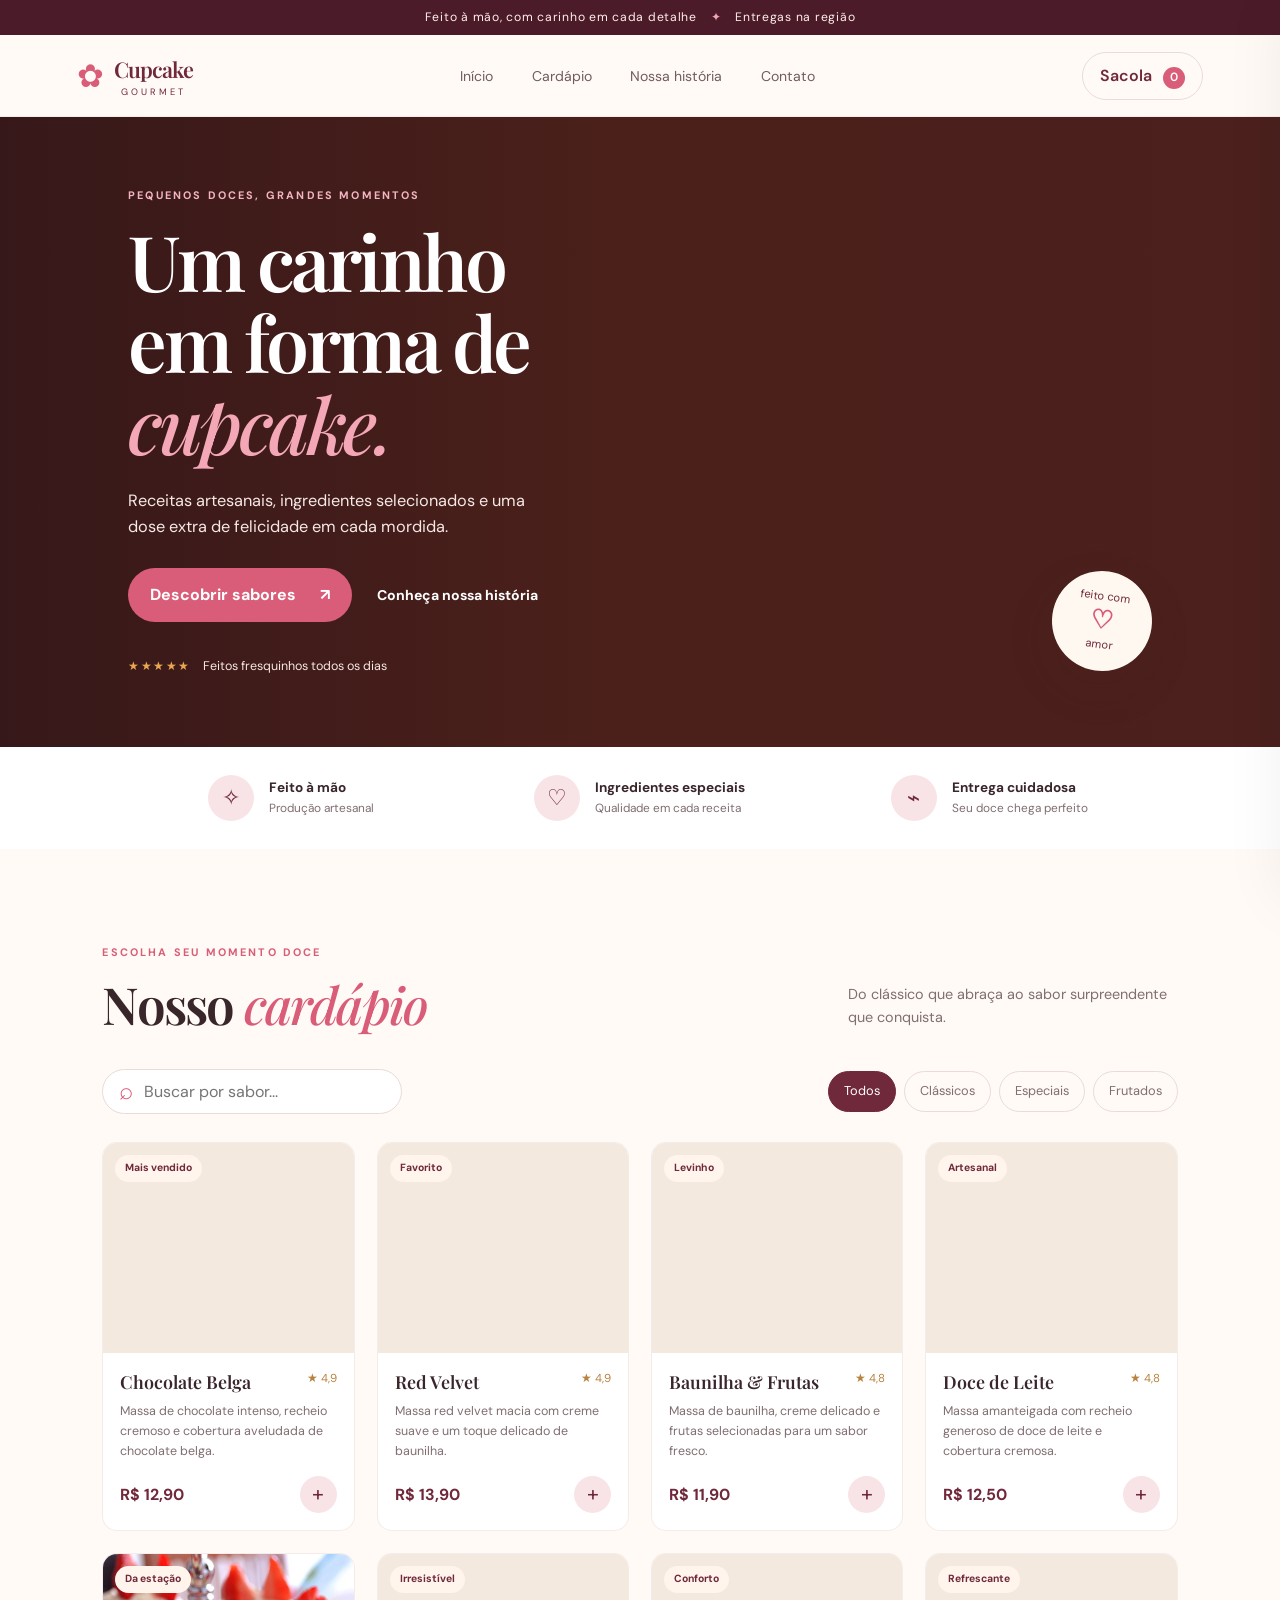
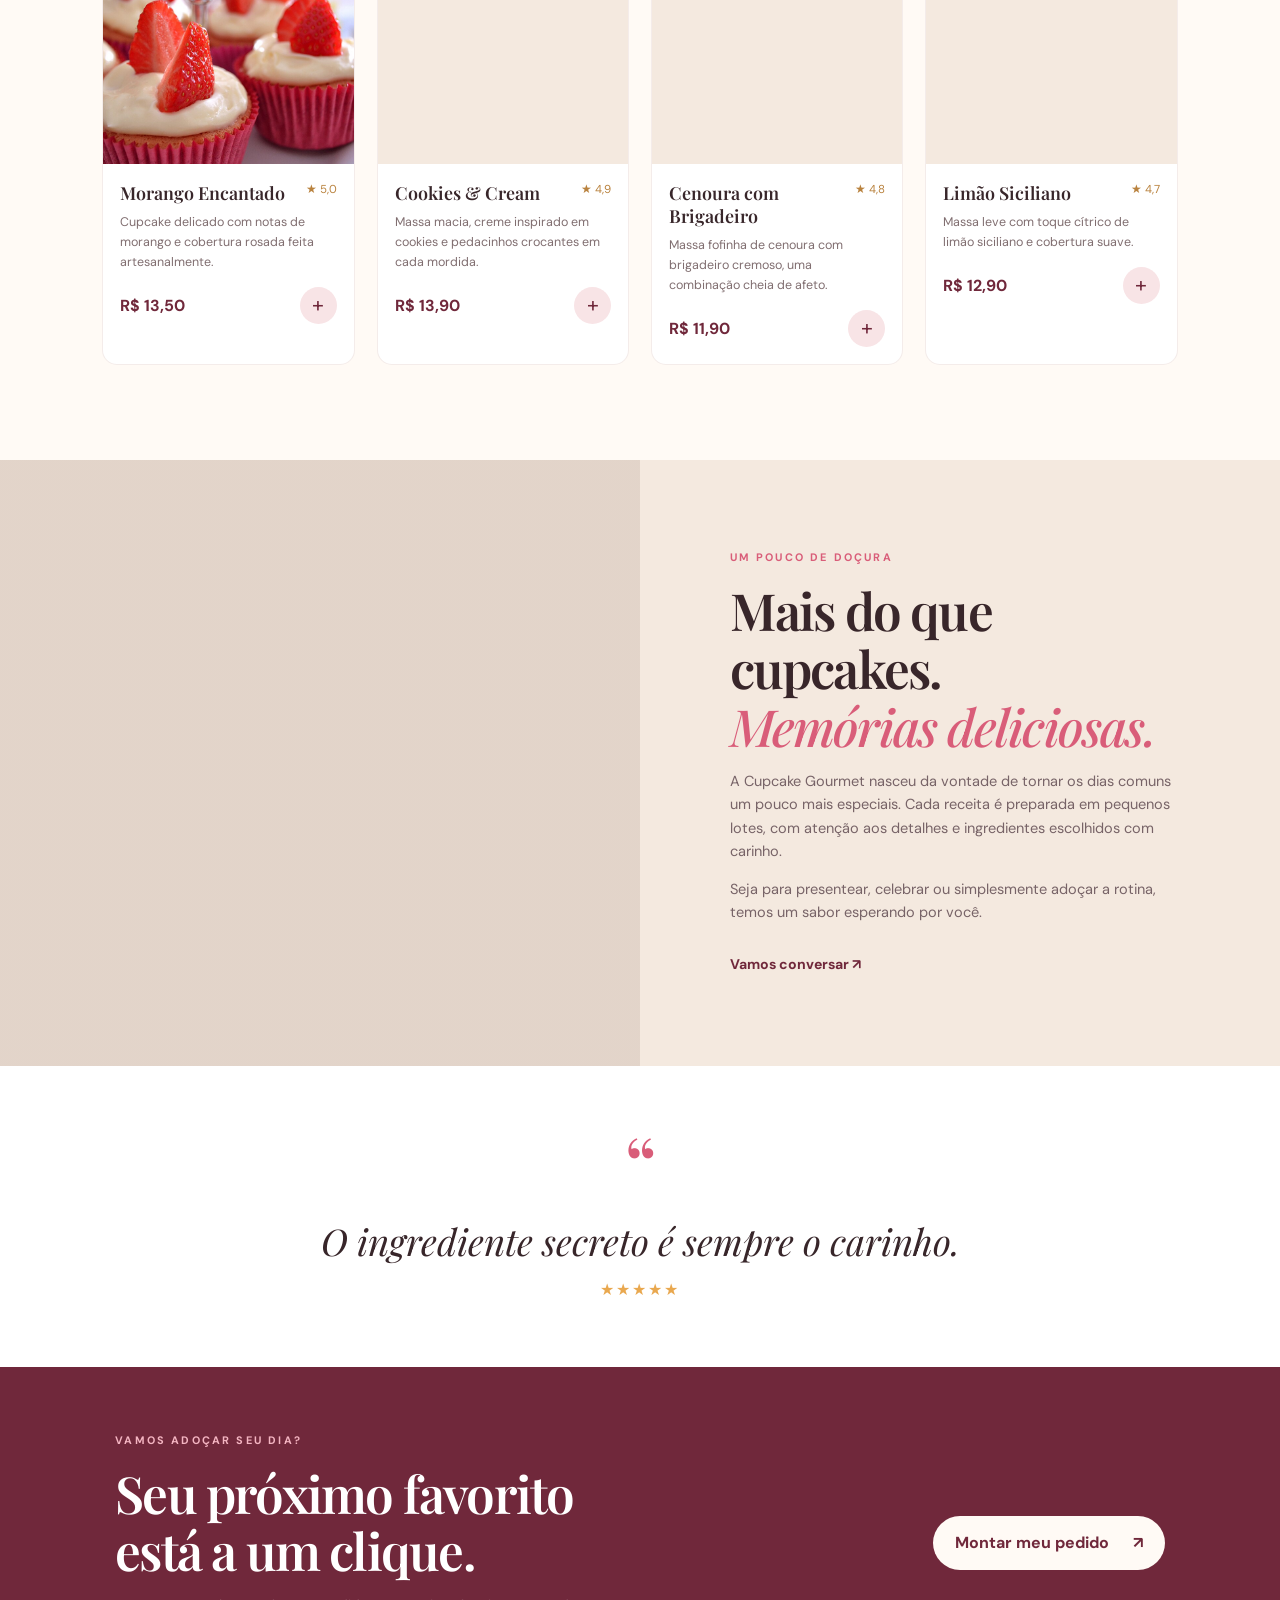
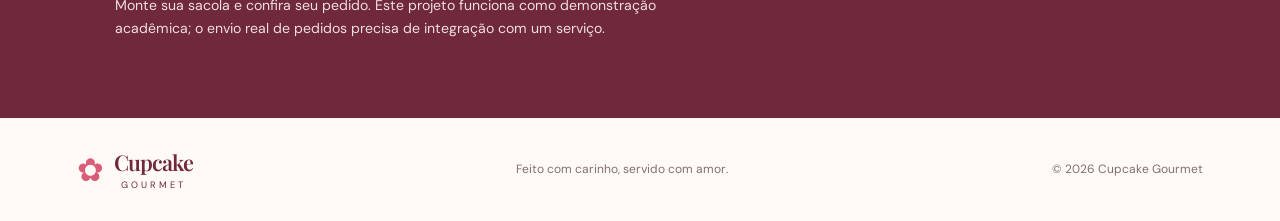
==== index.html @ f8197188 "Primeira versão do cupcake Gourmet" ====
<!doctype html>
<html lang="pt-BR">
<head>
  <meta charset="utf-8">
  <meta name="viewport" content="width=device-width, initial-scale=1">
  <meta name="theme-color" content="#6e2637">
  <meta name="description" content="Cupcake Gourmet — cupcakes artesanais feitos para transformar momentos em lembranças doces.">
  <title>Cupcake Gourmet | Doces momentos</title>
  <link rel="preconnect" href="https://fonts.googleapis.com">
  <link rel="preconnect" href="https://fonts.gstatic.com" crossorigin>
  <link href="https://fonts.googleapis.com/css2?family=DM+Sans:wght@400;500;600;700&family=Playfair+Display:wght@500;600;700&display=swap" rel="stylesheet">
  <link rel="stylesheet" href="styles.css">
</head>
<body>
  <div class="announcement">Feito à mão, com carinho em cada detalhe <span>✦</span> Entregas na região</div>
  <header class="site-header">
    <a class="brand" href="#inicio" aria-label="Cupcake Gourmet, início"><span class="brand-mark">✿</span><span><strong>Cupcake</strong><small>GOURMET</small></span></a>
    <button class="menu-toggle" id="menuToggle" aria-label="Abrir menu" aria-expanded="false">☰</button>
    <nav class="nav" id="mainNav">
      <a href="#inicio">Início</a><a href="#cardapio">Cardápio</a><a href="#sobre">Nossa história</a><a href="#contato">Contato</a>
    </nav>
    <button class="cart-button" id="openCart" aria-label="Abrir carrinho">Sacola <span id="cartCount">0</span></button>
  </header>

  <main>
    <section class="hero" id="inicio">
      <div class="hero-shade"></div>
      <div class="hero-content">
        <p class="eyebrow light">PEQUENOS DOCES, GRANDES MOMENTOS</p>
        <h1>Um carinho<br>em forma de <em>cupcake.</em></h1>
        <p class="hero-copy">Receitas artesanais, ingredientes selecionados e uma dose extra de felicidade em cada mordida.</p>
        <div class="hero-actions"><a class="button button-primary" href="#cardapio">Descobrir sabores <span>↗</span></a><a class="text-link light-link" href="#sobre">Conheça nossa história</a></div>
        <div class="hero-note"><span class="stars">★★★★★</span><span>Feitos fresquinhos todos os dias</span></div>
      </div>
      <div class="hero-badge"><span>feito com</span><strong>♡</strong><span>amor</span></div>
    </section>

    <section class="benefits" aria-label="Nossos diferenciais">
      <div><span class="benefit-icon">✧</span><p><strong>Feito à mão</strong><small>Produção artesanal</small></p></div>
      <div><span class="benefit-icon">♡</span><p><strong>Ingredientes especiais</strong><small>Qualidade em cada receita</small></p></div>
      <div><span class="benefit-icon">⌁</span><p><strong>Entrega cuidadosa</strong><small>Seu doce chega perfeito</small></p></div>
    </section>

    <section class="section menu-section" id="cardapio">
      <div class="section-heading">
        <div><p class="eyebrow">ESCOLHA SEU MOMENTO DOCE</p><h2>Nosso <em>cardápio</em></h2></div>
        <p>Do clássico que abraça ao sabor surpreendente que conquista.</p>
      </div>
      <div class="catalog-controls">
        <label class="search-box"><span>⌕</span><input id="searchInput" type="search" placeholder="Buscar por sabor..." aria-label="Buscar cupcakes"></label>
        <div class="filters" id="filters">
          <button class="filter active" data-category="Todos">Todos</button><button class="filter" data-category="Clássicos">Clássicos</button><button class="filter" data-category="Especiais">Especiais</button><button class="filter" data-category="Frutados">Frutados</button>
        </div>
      </div>
      <div class="product-grid" id="productGrid" aria-live="polite"></div>
      <p class="empty-state hidden" id="emptyState">Não encontramos esse sabor. Que tal tentar outra busca?</p>
    </section>

    <section class="story" id="sobre">
      <div class="story-image" role="img" aria-label="Cupcakes decorados com cobertura artesanal"></div>
      <div class="story-content"><p class="eyebrow">UM POUCO DE DOÇURA</p><h2>Mais do que cupcakes.<br><em>Memórias deliciosas.</em></h2><p>A Cupcake Gourmet nasceu da vontade de tornar os dias comuns um pouco mais especiais. Cada receita é preparada em pequenos lotes, com atenção aos detalhes e ingredientes escolhidos com carinho.</p><p>Seja para presentear, celebrar ou simplesmente adoçar a rotina, temos um sabor esperando por você.</p><a class="text-link" href="#contato">Vamos conversar <span>↗</span></a></div>
    </section>

    <section class="quote-section"><span class="quote-mark">“</span><p>O ingrediente secreto é sempre o carinho.</p><span class="stars">★★★★★</span></section>

    <section class="contact-section" id="contato">
      <div><p class="eyebrow light">VAMOS ADOÇAR SEU DIA?</p><h2>Seu próximo favorito<br>está a um clique.</h2><p>Monte sua sacola e confira seu pedido. Este projeto funciona como demonstração acadêmica; o envio real de pedidos precisa de integração com um serviço.</p></div>
      <button class="button button-light" id="contactOrder">Montar meu pedido <span>↗</span></button>
    </section>
  </main>

  <footer class="footer"><a class="brand footer-brand" href="#inicio"><span class="brand-mark">✿</span><span><strong>Cupcake</strong><small>GOURMET</small></span></a><p>Feito com carinho, servido com amor.</p><span>© <span id="year"></span> Cupcake Gourmet</span></footer>

  <div class="overlay hidden" id="overlay"></div>
  <aside class="cart-drawer" id="cartDrawer" aria-label="Sua sacola" aria-hidden="true">
    <div class="drawer-header"><div><p class="eyebrow">SUA SELEÇÃO</p><h2>Sua <em>sacola</em></h2></div><button class="icon-button" id="closeCart" aria-label="Fechar sacola">×</button></div>
    <div class="cart-items" id="cartItems"></div>
    <div class="cart-empty" id="cartEmpty"><span>♡</span><h3>Sua sacola está esperando</h3><p>Adicione um docinho para começar.</p><button class="button button-primary" id="browseProducts">Explorar sabores</button></div>
    <div class="cart-summary hidden" id="cartSummary"><div><span>Subtotal</span><strong id="subtotal">R$ 0,00</strong></div><div><span>Entrega estimada</span><strong id="deliveryFee">R$ 8,00</strong></div><div class="total-row"><span>Total</span><strong id="total">R$ 0,00</strong></div><button class="button button-primary full-width" id="checkoutButton">Finalizar pedido <span>↗</span></button><small class="fine-print">Demonstração: nenhum pagamento será cobrado.</small></div>
  </aside>

  <dialog class="product-dialog" id="productDialog"><button class="icon-button dialog-close" id="closeProduct" aria-label="Fechar">×</button><div id="productDetail"></div></dialog>
  <dialog class="checkout-dialog" id="checkoutDialog"><button class="icon-button dialog-close" id="closeCheckout" aria-label="Fechar">×</button><p class="eyebrow">QUASE LÁ</p><h2>Finalizar <em>pedido</em></h2><p class="dialog-intro">Preencha seus dados para gerar um resumo demonstrativo do pedido.</p>
    <form id="checkoutForm">
      <label>Nome completo<input name="name" required minlength="3" placeholder="Como podemos te chamar?"></label>
      <label>E-mail<input name="email" type="email" required placeholder="voce@email.com"></label>
      <label>Telefone<input name="phone" required inputmode="tel" minlength="8" placeholder="(00) 00000-0000"></label>
      <label>Endereço de entrega<textarea name="address" required minlength="8" rows="2" placeholder="Rua, número, bairro e cidade"></textarea></label>
      <label>Forma de pagamento<select name="payment" required><option value="">Selecione uma opção</option><option>Pix (simulação)</option><option>Cartão (simulação)</option><option>Pagamento na entrega (simulação)</option></select></label>
      <div class="checkout-total"><span>Total do pedido</span><strong id="checkoutTotal">R$ 0,00</strong></div>
      <button class="button button-primary full-width" type="submit">Confirmar pedido demonstrativo</button>
    </form>
    <div class="success-state hidden" id="successState"><span class="success-icon">✓</span><h3 id="successTitle">Pedido demonstrativo criado!</h3><p id="successMessage"></p><p class="fine-print" id="successNotice">Este pedido foi registrado no banco configurado para fins demonstrativos. Nenhum pagamento foi processado.</p><button class="button button-primary full-width" id="finishSuccess">Voltar à loja</button></div>
  </dialog>
  <div class="toast" id="toast" role="status" aria-live="polite"></div>
  <script src="app.js"></script>
</body>
</html>
---- styles.css ----
:root{--wine:#70283b;--wine-dark:#4c1b2a;--rose:#d95d79;--rose-light:#f8e4e6;--cream:#fffaf5;--sand:#f4e9df;--ink:#38262a;--muted:#806e70;--line:#eadbd7;--serif:"Playfair Display",Georgia,serif;--sans:"DM Sans",Arial,sans-serif;--shadow:0 18px 50px #4b1d2a18}
*{box-sizing:border-box}html{scroll-behavior:smooth;scroll-padding-top:95px}body{margin:0;background:var(--cream);color:var(--ink);font-family:var(--sans);line-height:1.6}button,input,textarea,select{font:inherit}button,a{-webkit-tap-highlight-color:transparent}a{color:inherit;text-decoration:none}button{cursor:pointer}.announcement{padding:8px 16px;text-align:center;background:var(--wine-dark);color:#fff0e9;font-size:.76rem;letter-spacing:.06em}.announcement span{color:#f1a6b5;padding:0 10px}.site-header{height:82px;padding:0 clamp(20px,6vw,90px);display:flex;align-items:center;justify-content:space-between;background:#fffaf5ee;backdrop-filter:blur(14px);position:sticky;top:0;z-index:10;border-bottom:1px solid #eadbd777}.brand{display:flex;align-items:center;gap:10px;color:var(--wine);line-height:1}.brand-mark{font-size:2rem;color:var(--rose)}.brand strong{display:block;font:600 1.35rem var(--serif);letter-spacing:-.04em}.brand small{display:block;text-align:center;font-size:.58rem;letter-spacing:.32em;margin-top:5px}.nav{display:flex;gap:clamp(18px,3vw,44px);font-size:.88rem;color:#725c60}.nav a{transition:color .2s}.nav a:hover,.text-link:hover{color:var(--rose)}.cart-button{border:1px solid var(--line);background:transparent;border-radius:30px;padding:10px 17px;color:var(--wine);font-weight:600}.cart-button span{display:inline-grid;place-items:center;margin-left:7px;background:var(--rose);color:white;width:22px;height:22px;border-radius:50%;font-size:.75rem}.menu-toggle{display:none;border:0;background:none;font-size:1.5rem;color:var(--wine)}.hero{min-height:590px;position:relative;display:flex;align-items:center;padding:70px clamp(24px,10vw,150px);overflow:hidden;background:#4b201e url("https://images.unsplash.com/photo-1578985545062-69928b1d9587?auto=format&fit=crop&w=2000&q=85") center 48%/cover no-repeat;color:white}.hero-shade{position:absolute;inset:0;background:linear-gradient(90deg,#351719e8 0%,#4b2019b8 48%,#4b201930 100%)}.hero-content{position:relative;max-width:590px;z-index:1}.eyebrow{font-size:.68rem;letter-spacing:.2em;font-weight:700;color:var(--rose);margin:0 0 15px}.eyebrow.light{color:#f4b5c2}.hero h1{font:600 clamp(3.1rem,6vw,5.5rem)/1.06 var(--serif);letter-spacing:-.045em;margin:0}.hero h1 em,h2 em{font-weight:500;color:var(--rose);font-style:italic}.hero h1 em{color:#f3a7b7}.hero-copy{max-width:430px;color:#f5e8e5;margin:24px 0 28px;font-size:1.02rem}.hero-actions{display:flex;align-items:center;gap:25px;flex-wrap:wrap}.button{border:0;border-radius:30px;padding:14px 22px;font-weight:700;display:inline-flex;align-items:center;justify-content:center;gap:24px;transition:transform .2s,box-shadow .2s}.button:hover{transform:translateY(-2px);box-shadow:0 8px 22px #0002}.button-primary{background:var(--rose);color:white}.button-primary:hover{background:#c94d6b}.button-light{background:var(--cream);color:var(--wine)}.text-link{font-weight:700;font-size:.88rem;color:var(--wine)}.light-link{color:#fff}.hero-note{display:flex;gap:12px;align-items:center;margin-top:35px;font-size:.78rem;color:#f7e7e3}.stars{color:#e9a84f;letter-spacing:.13em}.hero-badge{position:absolute;right:10%;bottom:12%;z-index:1;width:100px;height:100px;border-radius:50%;display:flex;flex-direction:column;align-items:center;justify-content:center;background:#fff8f0;color:var(--wine);transform:rotate(8deg);box-shadow:var(--shadow);font-size:.7rem}.hero-badge strong{font-size:1.6rem;color:var(--rose);line-height:1.2}.benefits{display:grid;grid-template-columns:repeat(3,1fr);padding:28px clamp(20px,10vw,150px);gap:24px;background:#fff}.benefits>div{display:flex;align-items:center;justify-content:center;gap:15px}.benefit-icon{display:grid;place-items:center;border-radius:50%;width:46px;height:46px;background:var(--rose-light);color:var(--wine);font-size:1.4rem}.benefits p{margin:0;display:grid}.benefits strong{font-size:.85rem}.benefits small{color:var(--muted);font-size:.74rem}.section{padding:95px clamp(20px,8vw,120px)}.section-heading{display:flex;justify-content:space-between;align-items:end;gap:30px;margin-bottom:35px}.section-heading h2,.story h2,.contact-section h2{font:600 clamp(2.2rem,4vw,3.5rem)/1.13 var(--serif);letter-spacing:-.035em;margin:0}.section-heading>p{max-width:330px;color:var(--muted);font-size:.9rem;margin:0 0 5px}.catalog-controls{display:flex;justify-content:space-between;align-items:center;gap:20px;margin-bottom:28px}.search-box{display:flex;align-items:center;gap:9px;background:#fff;border:1px solid var(--line);border-radius:28px;padding:0 16px;max-width:300px;width:100%;height:45px;color:var(--rose)}.search-box span{font-size:1.5rem}.search-box input{border:0;outline:0;background:transparent;width:100%;min-width:0;color:var(--ink)}.filters{display:flex;gap:8px;flex-wrap:wrap}.filter{border:1px solid var(--line);background:transparent;color:var(--muted);border-radius:25px;padding:9px 15px;font-size:.8rem}.filter.active,.filter:hover{background:var(--wine);border-color:var(--wine);color:white}.product-grid{display:grid;grid-template-columns:repeat(4,minmax(0,1fr));gap:22px}.product-card{background:white;border:1px solid #eadbd788;border-radius:15px;overflow:hidden;transition:transform .25s,box-shadow .25s}.product-card:hover{transform:translateY(-5px);box-shadow:var(--shadow)}.product-image{height:210px;position:relative;overflow:hidden;background:var(--sand)}.product-image img{width:100%;height:100%;object-fit:cover;transition:transform .5s}.product-card:hover .product-image img{transform:scale(1.06)}.product-tag{position:absolute;top:12px;left:12px;background:#fff5ed;color:var(--wine);font-size:.65rem;font-weight:700;padding:5px 10px;border-radius:20px}.product-info{padding:17px}.product-title-row{display:flex;justify-content:space-between;gap:10px;align-items:start}.product-info h3{font:600 1.12rem var(--serif);margin:0}.rating{font-size:.72rem;color:#b9823e;white-space:nowrap}.product-info p{font-size:.78rem;color:var(--muted);min-height:40px;margin:9px 0 14px}.product-bottom{display:flex;justify-content:space-between;align-items:center}.price{font-weight:700;color:var(--wine)}.add-button{border:0;border-radius:50%;width:37px;height:37px;background:var(--rose-light);color:var(--wine);font-size:1.35rem;transition:background .2s,color .2s}.add-button:hover{background:var(--rose);color:white}.empty-state{text-align:center;color:var(--muted);padding:35px}.hidden{display:none!important}.story{display:grid;grid-template-columns:1fr 1fr;min-height:480px;background:#f4e9df}.story-image{background:linear-gradient(#4a20101a,#4a20101a),url("https://images.unsplash.com/photo-1486427944299-d1955d23e34d?auto=format&fit=crop&w=1200&q=85") center/cover;min-height:420px}.story-content{padding:clamp(40px,7vw,95px);align-self:center}.story-content>p:not(.eyebrow){font-size:.91rem;color:#776367;max-width:480px}.story-content .text-link{display:inline-block;margin-top:14px}.quote-section{text-align:center;padding:65px 20px;background:#fff}.quote-mark{font:5rem var(--serif);color:var(--rose);line-height:.8}.quote-section p{font:italic clamp(1.5rem,3vw,2.3rem) var(--serif);margin:12px 0}.contact-section{background:var(--wine);color:white;padding:65px clamp(24px,9vw,130px);display:flex;align-items:center;justify-content:space-between;gap:35px}.contact-section h2{font-size:clamp(2rem,4vw,3.3rem)}.contact-section p:not(.eyebrow){max-width:570px;color:#f0dfe2;font-size:.88rem}.footer{padding:30px clamp(20px,6vw,90px);display:flex;align-items:center;justify-content:space-between;gap:20px;background:#fffaf5;color:var(--muted);font-size:.75rem}.footer-brand{color:var(--wine)}.footer p{margin:0}.overlay{position:fixed;inset:0;background:#24101680;z-index:20;backdrop-filter:blur(2px)}.cart-drawer{position:fixed;right:0;top:0;bottom:0;width:min(460px,100%);background:var(--cream);z-index:21;padding:28px;display:flex;flex-direction:column;transform:translateX(105%);transition:transform .3s ease;box-shadow:-20px 0 60px #0001}.cart-drawer.open{transform:translateX(0)}.drawer-header{display:flex;justify-content:space-between;align-items:center;border-bottom:1px solid var(--line);padding-bottom:18px}.drawer-header h2,.checkout-dialog h2{font:600 2rem var(--serif);margin:0}.icon-button{width:38px;height:38px;border:1px solid var(--line);border-radius:50%;background:#fff;color:var(--wine);font-size:1.5rem;line-height:1}.cart-items{overflow:auto;flex:1;padding:15px 0}.cart-line{display:grid;grid-template-columns:74px 1fr auto;gap:13px;align-items:center;padding:14px 0;border-bottom:1px solid var(--line)}.cart-line img{width:74px;height:74px;object-fit:cover;border-radius:10px}.cart-line h4{margin:0;font:600 1rem var(--serif)}.cart-line small{color:var(--muted)}.quantity{display:flex;align-items:center;gap:10px;margin-top:8px}.quantity button{border:1px solid var(--line);background:white;border-radius:50%;width:25px;height:25px;color:var(--wine)}.remove-item{border:0;background:none;color:#a78b8e;font-size:1.1rem}.cart-empty{margin:auto;text-align:center;padding:25px}.cart-empty>span{font-size:3rem;color:var(--rose)}.cart-empty h3{font:600 1.35rem var(--serif)}.cart-empty p{color:var(--muted);font-size:.85rem}.cart-summary{border-top:1px solid var(--line);padding-top:18px}.cart-summary>div{display:flex;justify-content:space-between;margin:8px 0;font-size:.88rem}.cart-summary>div span{color:var(--muted)}.cart-summary .total-row{padding-top:12px;margin-top:13px;border-top:1px dashed var(--line);font-size:1rem;color:var(--wine)}.full-width{width:100%;margin-top:12px}.fine-print{display:block;text-align:center;color:var(--muted);font-size:.68rem;margin-top:10px}.product-dialog,.checkout-dialog{border:0;border-radius:20px;background:var(--cream);color:var(--ink);padding:0;box-shadow:0 30px 100px #1d091d55;width:min(560px,calc(100% - 28px));max-height:90vh;overflow:auto}.product-dialog::backdrop,.checkout-dialog::backdrop{background:#24101699;backdrop-filter:blur(3px)}.dialog-close{position:sticky;top:12px;float:right;margin:12px 12px -50px 0;z-index:2}.detail-image{width:100%;height:280px;object-fit:cover}.detail-body{padding:25px 30px 30px}.detail-body h2{font:600 2rem var(--serif);margin:0}.detail-body p{color:var(--muted);font-size:.9rem}.detail-bottom{display:flex;justify-content:space-between;align-items:center;gap:20px;margin-top:20px}.checkout-dialog{padding:32px}.dialog-intro{color:var(--muted);font-size:.86rem;margin-bottom:22px}.checkout-dialog form label{display:block;font-size:.8rem;font-weight:700;margin:13px 0}.checkout-dialog input,.checkout-dialog textarea,.checkout-dialog select{display:block;width:100%;margin-top:6px;border:1px solid var(--line);border-radius:10px;padding:12px;background:#fff;color:var(--ink);outline-color:var(--rose);resize:vertical}.checkout-total{display:flex;justify-content:space-between;border-top:1px solid var(--line);padding-top:17px;margin-top:20px;color:var(--wine)}.success-state{text-align:center;padding:20px 0 0}.success-icon{display:grid;place-items:center;margin:auto;width:60px;height:60px;border-radius:50%;background:#e1f1e6;color:#287647;font-size:2rem}.success-state h3{font:600 1.5rem var(--serif)}.success-state p{font-size:.88rem;color:var(--muted)}.toast{position:fixed;bottom:25px;left:50%;transform:translate(-50%,20px);background:var(--wine-dark);color:white;padding:12px 20px;border-radius:30px;box-shadow:var(--shadow);z-index:50;font-size:.85rem;opacity:0;pointer-events:none;transition:all .25s;max-width:calc(100% - 30px);text-align:center}.toast.show{opacity:1;transform:translate(-50%,0)}
@media(max-width:980px){.product-grid{grid-template-columns:repeat(2,minmax(0,1fr))}.product-image{height:230px}.hero{min-height:540px}.hero-badge{right:6%}.section{padding-top:75px;padding-bottom:75px}}
@media(max-width:680px){.announcement{font-size:.65rem}.site-header{height:70px;padding:0 18px}.menu-toggle{display:block;margin-left:auto;margin-right:14px}.nav{display:none;position:absolute;left:0;right:0;top:70px;background:var(--cream);padding:20px;box-shadow:var(--shadow);flex-direction:column;gap:17px}.nav.open{display:flex}.brand strong{font-size:1.2rem}.cart-button{padding:8px 11px;font-size:.8rem}.hero{min-height:570px;padding:60px 25px;background-position:58% center}.hero-shade{background:linear-gradient(90deg,#351719ed 0%,#4b2019b8 70%,#4b201960 100%)}.hero h1{font-size:3.25rem}.hero-copy{font-size:.93rem}.hero-actions{align-items:flex-start;gap:17px;flex-direction:column}.hero-badge{width:76px;height:76px;right:20px;bottom:18px;font-size:.6rem}.benefits{grid-template-columns:1fr;padding:23px 28px;gap:17px}.benefits>div{justify-content:flex-start}.section{padding:65px 18px}.section-heading{display:block}.section-heading>p{margin-top:17px}.catalog-controls{align-items:stretch;flex-direction:column}.search-box{max-width:none}.filters{gap:6px}.filter{padding:8px 12px}.product-grid{gap:12px}.product-image{height:155px}.product-info{padding:12px}.product-info h3{font-size:.98rem}.product-info p{font-size:.72rem;min-height:55px}.product-title-row{display:block}.rating{display:block;margin-top:4px}.price{font-size:.85rem}.add-button{width:32px;height:32px}.story{grid-template-columns:1fr}.story-image{min-height:280px}.story-content{padding:40px 25px}.contact-section{padding:48px 24px;align-items:flex-start;flex-direction:column}.footer{flex-direction:column;text-align:center;padding:28px 18px}.cart-drawer{padding:22px}.checkout-dialog{padding:25px 20px}.detail-image{height:220px}.detail-body{padding:22px}.detail-bottom{align-items:flex-start;flex-direction:column}.button{gap:14px}}
@media(prefers-reduced-motion:reduce){*,*::before,*::after{scroll-behavior:auto!important;transition:none!important;animation:none!important}}
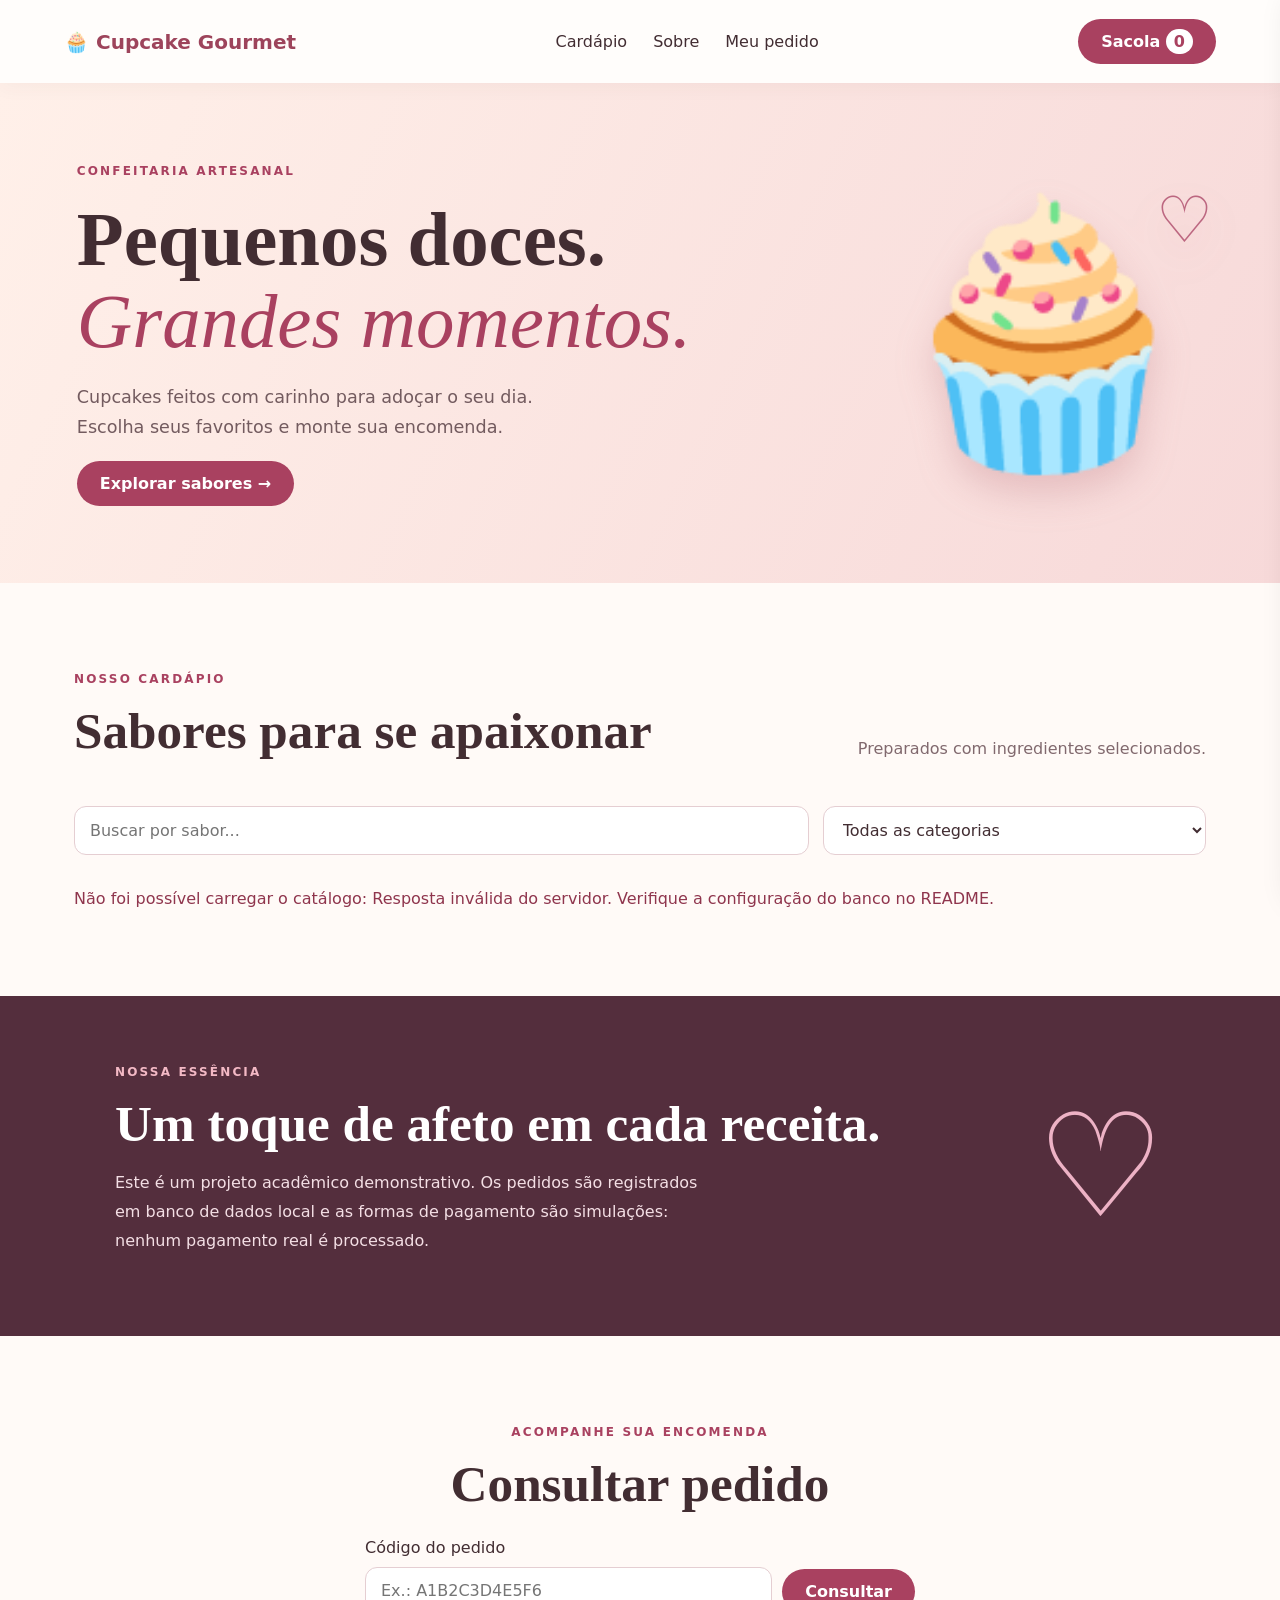
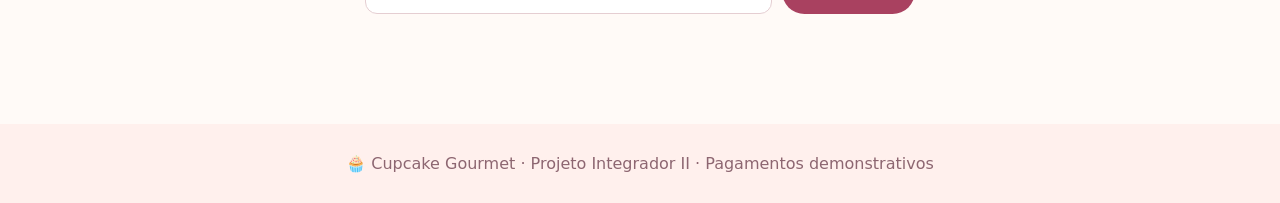
==== commit 9bb8d718: "refactor: reconstruir Cupcake Gourmet para PIT II com projeto limpo" ====
--- a/index.html
+++ b/index.html
@@ -1,98 +1,10 @@
 <!doctype html>
-<html lang="pt-BR">
-<head>
-  <meta charset="utf-8">
-  <meta name="viewport" content="width=device-width, initial-scale=1">
-  <meta name="theme-color" content="#6e2637">
-  <meta name="description" content="Cupcake Gourmet — cupcakes artesanais feitos para transformar momentos em lembranças doces.">
-  <title>Cupcake Gourmet | Doces momentos</title>
-  <link rel="preconnect" href="https://fonts.googleapis.com">
-  <link rel="preconnect" href="https://fonts.gstatic.com" crossorigin>
-  <link href="https://fonts.googleapis.com/css2?family=DM+Sans:wght@400;500;600;700&family=Playfair+Display:wght@500;600;700&display=swap" rel="stylesheet">
-  <link rel="stylesheet" href="styles.css">
-</head>
-<body>
-  <div class="announcement">Feito à mão, com carinho em cada detalhe <span>✦</span> Entregas na região</div>
-  <header class="site-header">
-    <a class="brand" href="#inicio" aria-label="Cupcake Gourmet, início"><span class="brand-mark">✿</span><span><strong>Cupcake</strong><small>GOURMET</small></span></a>
-    <button class="menu-toggle" id="menuToggle" aria-label="Abrir menu" aria-expanded="false">☰</button>
-    <nav class="nav" id="mainNav">
-      <a href="#inicio">Início</a><a href="#cardapio">Cardápio</a><a href="#sobre">Nossa história</a><a href="#contato">Contato</a>
-    </nav>
-    <button class="cart-button" id="openCart" aria-label="Abrir carrinho">Sacola <span id="cartCount">0</span></button>
-  </header>
-
-  <main>
-    <section class="hero" id="inicio">
-      <div class="hero-shade"></div>
-      <div class="hero-content">
-        <p class="eyebrow light">PEQUENOS DOCES, GRANDES MOMENTOS</p>
-        <h1>Um carinho<br>em forma de <em>cupcake.</em></h1>
-        <p class="hero-copy">Receitas artesanais, ingredientes selecionados e uma dose extra de felicidade em cada mordida.</p>
-        <div class="hero-actions"><a class="button button-primary" href="#cardapio">Descobrir sabores <span>↗</span></a><a class="text-link light-link" href="#sobre">Conheça nossa história</a></div>
-        <div class="hero-note"><span class="stars">★★★★★</span><span>Feitos fresquinhos todos os dias</span></div>
-      </div>
-      <div class="hero-badge"><span>feito com</span><strong>♡</strong><span>amor</span></div>
-    </section>
-
-    <section class="benefits" aria-label="Nossos diferenciais">
-      <div><span class="benefit-icon">✧</span><p><strong>Feito à mão</strong><small>Produção artesanal</small></p></div>
-      <div><span class="benefit-icon">♡</span><p><strong>Ingredientes especiais</strong><small>Qualidade em cada receita</small></p></div>
-      <div><span class="benefit-icon">⌁</span><p><strong>Entrega cuidadosa</strong><small>Seu doce chega perfeito</small></p></div>
-    </section>
-
-    <section class="section menu-section" id="cardapio">
-      <div class="section-heading">
-        <div><p class="eyebrow">ESCOLHA SEU MOMENTO DOCE</p><h2>Nosso <em>cardápio</em></h2></div>
-        <p>Do clássico que abraça ao sabor surpreendente que conquista.</p>
-      </div>
-      <div class="catalog-controls">
-        <label class="search-box"><span>⌕</span><input id="searchInput" type="search" placeholder="Buscar por sabor..." aria-label="Buscar cupcakes"></label>
-        <div class="filters" id="filters">
-          <button class="filter active" data-category="Todos">Todos</button><button class="filter" data-category="Clássicos">Clássicos</button><button class="filter" data-category="Especiais">Especiais</button><button class="filter" data-category="Frutados">Frutados</button>
-        </div>
-      </div>
-      <div class="product-grid" id="productGrid" aria-live="polite"></div>
-      <p class="empty-state hidden" id="emptyState">Não encontramos esse sabor. Que tal tentar outra busca?</p>
-    </section>
-
-    <section class="story" id="sobre">
-      <div class="story-image" role="img" aria-label="Cupcakes decorados com cobertura artesanal"></div>
-      <div class="story-content"><p class="eyebrow">UM POUCO DE DOÇURA</p><h2>Mais do que cupcakes.<br><em>Memórias deliciosas.</em></h2><p>A Cupcake Gourmet nasceu da vontade de tornar os dias comuns um pouco mais especiais. Cada receita é preparada em pequenos lotes, com atenção aos detalhes e ingredientes escolhidos com carinho.</p><p>Seja para presentear, celebrar ou simplesmente adoçar a rotina, temos um sabor esperando por você.</p><a class="text-link" href="#contato">Vamos conversar <span>↗</span></a></div>
-    </section>
-
-    <section class="quote-section"><span class="quote-mark">“</span><p>O ingrediente secreto é sempre o carinho.</p><span class="stars">★★★★★</span></section>
-
-    <section class="contact-section" id="contato">
-      <div><p class="eyebrow light">VAMOS ADOÇAR SEU DIA?</p><h2>Seu próximo favorito<br>está a um clique.</h2><p>Monte sua sacola e confira seu pedido. Este projeto funciona como demonstração acadêmica; o envio real de pedidos precisa de integração com um serviço.</p></div>
-      <button class="button button-light" id="contactOrder">Montar meu pedido <span>↗</span></button>
-    </section>
-  </main>
-
-  <footer class="footer"><a class="brand footer-brand" href="#inicio"><span class="brand-mark">✿</span><span><strong>Cupcake</strong><small>GOURMET</small></span></a><p>Feito com carinho, servido com amor.</p><span>© <span id="year"></span> Cupcake Gourmet</span></footer>
-
-  <div class="overlay hidden" id="overlay"></div>
-  <aside class="cart-drawer" id="cartDrawer" aria-label="Sua sacola" aria-hidden="true">
-    <div class="drawer-header"><div><p class="eyebrow">SUA SELEÇÃO</p><h2>Sua <em>sacola</em></h2></div><button class="icon-button" id="closeCart" aria-label="Fechar sacola">×</button></div>
-    <div class="cart-items" id="cartItems"></div>
-    <div class="cart-empty" id="cartEmpty"><span>♡</span><h3>Sua sacola está esperando</h3><p>Adicione um docinho para começar.</p><button class="button button-primary" id="browseProducts">Explorar sabores</button></div>
-    <div class="cart-summary hidden" id="cartSummary"><div><span>Subtotal</span><strong id="subtotal">R$ 0,00</strong></div><div><span>Entrega estimada</span><strong id="deliveryFee">R$ 8,00</strong></div><div class="total-row"><span>Total</span><strong id="total">R$ 0,00</strong></div><button class="button button-primary full-width" id="checkoutButton">Finalizar pedido <span>↗</span></button><small class="fine-print">Demonstração: nenhum pagamento será cobrado.</small></div>
-  </aside>
-
-  <dialog class="product-dialog" id="productDialog"><button class="icon-button dialog-close" id="closeProduct" aria-label="Fechar">×</button><div id="productDetail"></div></dialog>
-  <dialog class="checkout-dialog" id="checkoutDialog"><button class="icon-button dialog-close" id="closeCheckout" aria-label="Fechar">×</button><p class="eyebrow">QUASE LÁ</p><h2>Finalizar <em>pedido</em></h2><p class="dialog-intro">Preencha seus dados para gerar um resumo demonstrativo do pedido.</p>
-    <form id="checkoutForm">
-      <label>Nome completo<input name="name" required minlength="3" placeholder="Como podemos te chamar?"></label>
-      <label>E-mail<input name="email" type="email" required placeholder="voce@email.com"></label>
-      <label>Telefone<input name="phone" required inputmode="tel" minlength="8" placeholder="(00) 00000-0000"></label>
-      <label>Endereço de entrega<textarea name="address" required minlength="8" rows="2" placeholder="Rua, número, bairro e cidade"></textarea></label>
-      <label>Forma de pagamento<select name="payment" required><option value="">Selecione uma opção</option><option>Pix (simulação)</option><option>Cartão (simulação)</option><option>Pagamento na entrega (simulação)</option></select></label>
-      <div class="checkout-total"><span>Total do pedido</span><strong id="checkoutTotal">R$ 0,00</strong></div>
-      <button class="button button-primary full-width" type="submit">Confirmar pedido demonstrativo</button>
-    </form>
-    <div class="success-state hidden" id="successState"><span class="success-icon">✓</span><h3 id="successTitle">Pedido demonstrativo criado!</h3><p id="successMessage"></p><p class="fine-print" id="successNotice">Este pedido foi registrado no banco configurado para fins demonstrativos. Nenhum pagamento foi processado.</p><button class="button button-primary full-width" id="finishSuccess">Voltar à loja</button></div>
-  </dialog>
-  <div class="toast" id="toast" role="status" aria-live="polite"></div>
-  <script src="app.js"></script>
-</body>
-</html>+<html lang="pt-BR"><head><meta charset="UTF-8"><meta name="viewport" content="width=device-width,initial-scale=1"><meta name="description" content="Cupcake Gourmet: escolha seus sabores e faça uma encomenda demonstrativa."><title>Cupcake Gourmet | Confeitaria artesanal</title><link rel="stylesheet" href="styles.css"></head>
+<body><header class="header"><a class="logo" href="#inicio">🧁 Cupcake Gourmet</a><nav><a href="#cardapio">Cardápio</a><a href="#sobre">Sobre</a><a href="#consultar">Meu pedido</a></nav><button id="openCart" class="cart-button" aria-label="Abrir sacola">Sacola <span id="count">0</span></button></header>
+<main id="inicio"><section class="hero"><div class="hero-inner"><span class="eyebrow">CONFEITARIA ARTESANAL</span><h1>Pequenos doces.<br><em>Grandes momentos.</em></h1><p>Cupcakes feitos com carinho para adoçar o seu dia. Escolha seus favoritos e monte sua encomenda.</p><a class="primary" href="#cardapio">Explorar sabores →</a></div><div class="hero-art" aria-hidden="true">🧁<span>♡</span></div></section>
+<section class="section" id="cardapio"><div class="section-head"><div><span class="eyebrow">NOSSO CARDÁPIO</span><h2>Sabores para se apaixonar</h2></div><p>Preparados com ingredientes selecionados.</p></div><div class="filters"><label class="sr" for="search">Buscar cupcakes</label><input id="search" placeholder="Buscar por sabor..." type="search"><label class="sr" for="category">Filtrar categoria</label><select id="category"><option value="">Todas as categorias</option><option>Clássicos</option><option>Especiais</option><option>Frutados</option></select></div><div id="message" role="status"></div><div id="products" class="products"></div></section>
+<section id="sobre" class="about"><div><span class="eyebrow">NOSSA ESSÊNCIA</span><h2>Um toque de afeto em cada receita.</h2><p>Este é um projeto acadêmico demonstrativo. Os pedidos são registrados em banco de dados local e as formas de pagamento são simulações: nenhum pagamento real é processado.</p></div><div class="about-symbol" aria-hidden="true">♡</div></section>
+<section id="consultar" class="section status-section"><span class="eyebrow">ACOMPANHE SUA ENCOMENDA</span><h2>Consultar pedido</h2><form id="statusForm" class="status-form"><label for="orderCode">Código do pedido</label><input id="orderCode" maxlength="12" placeholder="Ex.: A1B2C3D4E5F6" required><button class="primary">Consultar</button></form><p id="statusResult" role="status"></p></section></main>
+<footer>🧁 Cupcake Gourmet · Projeto Integrador II · Pagamentos demonstrativos</footer>
+<div id="overlay" class="overlay" hidden></div><aside id="drawer" class="drawer" aria-label="Sacola de compras" aria-hidden="true"><div class="drawer-head"><h2>Sua sacola</h2><button id="closeCart" class="icon-btn" aria-label="Fechar sacola">✕</button></div><div id="cartItems"></div><div class="cart-total"><p>Subtotal <strong id="subtotal">R$ 0,00</strong></p><p>Entrega <strong>R$ 8,00</strong></p><p class="total">Total <strong id="total">R$ 8,00</strong></p></div><form id="checkout"><h3>Finalizar encomenda</h3><label>Nome completo<input name="name" minlength="3" maxlength="120" required autocomplete="name"></label><label>E-mail<input name="email" type="email" required autocomplete="email"></label><label>Telefone<input name="phone" minlength="8" maxlength="30" required autocomplete="tel"></label><label>Endereço<input name="address" minlength="8" maxlength="300" required autocomplete="street-address"></label><label>Forma de pagamento (simulação)<select name="payment" required><option value="Pix (simulação)">Pix (simulação)</option><option value="Cartão (simulação)">Cartão (simulação)</option><option value="Na entrega (simulação)">Na entrega (simulação)</option></select></label><button class="primary" id="submitOrder" type="submit">Confirmar pedido demonstrativo</button><p id="checkoutMessage" role="status"></p></form></aside>
+<script src="app.js" defer></script></body></html>
--- a/styles.css
+++ b/styles.css
@@ -1,5 +1 @@
- :root{--wine:#70283b;--wine-dark:#4c1b2a;--rose:#d95d79;--rose-light:#f8e4e6;--cream:#fffaf5;--sand:#f4e9df;--ink:#38262a;--muted:#806e70;--line:#eadbd7;--serif:"Playfair Display",Georgia,serif;--sans:"DM Sans",Arial,sans-serif;--shadow:0 18px 50px #4b1d2a18}
-*{box-sizing:border-box}html{scroll-behavior:smooth;scroll-padding-top:95px}body{margin:0;background:var(--cream);color:var(--ink);font-family:var(--sans);line-height:1.6}button,input,textarea,select{font:inherit}button,a{-webkit-tap-highlight-color:transparent}a{color:inherit;text-decoration:none}button{cursor:pointer}.announcement{padding:8px 16px;text-align:center;background:var(--wine-dark);color:#fff0e9;font-size:.76rem;letter-spacing:.06em}.announcement span{color:#f1a6b5;padding:0 10px}.site-header{height:82px;padding:0 clamp(20px,6vw,90px);display:flex;align-items:center;justify-content:space-between;background:#fffaf5ee;backdrop-filter:blur(14px);position:sticky;top:0;z-index:10;border-bottom:1px solid #eadbd777}.brand{display:flex;align-items:center;gap:10px;color:var(--wine);line-height:1}.brand-mark{font-size:2rem;color:var(--rose)}.brand strong{display:block;font:600 1.35rem var(--serif);letter-spacing:-.04em}.brand small{display:block;text-align:center;font-size:.58rem;letter-spacing:.32em;margin-top:5px}.nav{display:flex;gap:clamp(18px,3vw,44px);font-size:.88rem;color:#725c60}.nav a{transition:color .2s}.nav a:hover,.text-link:hover{color:var(--rose)}.cart-button{border:1px solid var(--line);background:transparent;border-radius:30px;padding:10px 17px;color:var(--wine);font-weight:600}.cart-button span{display:inline-grid;place-items:center;margin-left:7px;background:var(--rose);color:white;width:22px;height:22px;border-radius:50%;font-size:.75rem}.menu-toggle{display:none;border:0;background:none;font-size:1.5rem;color:var(--wine)}.hero{min-height:590px;position:relative;display:flex;align-items:center;padding:70px clamp(24px,10vw,150px);overflow:hidden;background:#4b201e url("https://images.unsplash.com/photo-1578985545062-69928b1d9587?auto=format&fit=crop&w=2000&q=85") center 48%/cover no-repeat;color:white}.hero-shade{position:absolute;inset:0;background:linear-gradient(90deg,#351719e8 0%,#4b2019b8 48%,#4b201930 100%)}.hero-content{position:relative;max-width:590px;z-index:1}.eyebrow{font-size:.68rem;letter-spacing:.2em;font-weight:700;color:var(--rose);margin:0 0 15px}.eyebrow.light{color:#f4b5c2}.hero h1{font:600 clamp(3.1rem,6vw,5.5rem)/1.06 var(--serif);letter-spacing:-.045em;margin:0}.hero h1 em,h2 em{font-weight:500;color:var(--rose);font-style:italic}.hero h1 em{color:#f3a7b7}.hero-copy{max-width:430px;color:#f5e8e5;margin:24px 0 28px;font-size:1.02rem}.hero-actions{display:flex;align-items:center;gap:25px;flex-wrap:wrap}.button{border:0;border-radius:30px;padding:14px 22px;font-weight:700;display:inline-flex;align-items:center;justify-content:center;gap:24px;transition:transform .2s,box-shadow .2s}.button:hover{transform:translateY(-2px);box-shadow:0 8px 22px #0002}.button-primary{background:var(--rose);color:white}.button-primary:hover{background:#c94d6b}.button-light{background:var(--cream);color:var(--wine)}.text-link{font-weight:700;font-size:.88rem;color:var(--wine)}.light-link{color:#fff}.hero-note{display:flex;gap:12px;align-items:center;margin-top:35px;font-size:.78rem;color:#f7e7e3}.stars{color:#e9a84f;letter-spacing:.13em}.hero-badge{position:absolute;right:10%;bottom:12%;z-index:1;width:100px;height:100px;border-radius:50%;display:flex;flex-direction:column;align-items:center;justify-content:center;background:#fff8f0;color:var(--wine);transform:rotate(8deg);box-shadow:var(--shadow);font-size:.7rem}.hero-badge strong{font-size:1.6rem;color:var(--rose);line-height:1.2}.benefits{display:grid;grid-template-columns:repeat(3,1fr);padding:28px clamp(20px,10vw,150px);gap:24px;background:#fff}.benefits>div{display:flex;align-items:center;justify-content:center;gap:15px}.benefit-icon{display:grid;place-items:center;border-radius:50%;width:46px;height:46px;background:var(--rose-light);color:var(--wine);font-size:1.4rem}.benefits p{margin:0;display:grid}.benefits strong{font-size:.85rem}.benefits small{color:var(--muted);font-size:.74rem}.section{padding:95px clamp(20px,8vw,120px)}.section-heading{display:flex;justify-content:space-between;align-items:end;gap:30px;margin-bottom:35px}.section-heading h2,.story h2,.contact-section h2{font:600 clamp(2.2rem,4vw,3.5rem)/1.13 var(--serif);letter-spacing:-.035em;margin:0}.section-heading>p{max-width:330px;color:var(--muted);font-size:.9rem;margin:0 0 5px}.catalog-controls{display:flex;justify-content:space-between;align-items:center;gap:20px;margin-bottom:28px}.search-box{display:flex;align-items:center;gap:9px;background:#fff;border:1px solid var(--line);border-radius:28px;padding:0 16px;max-width:300px;width:100%;height:45px;color:var(--rose)}.search-box span{font-size:1.5rem}.search-box input{border:0;outline:0;background:transparent;width:100%;min-width:0;color:var(--ink)}.filters{display:flex;gap:8px;flex-wrap:wrap}.filter{border:1px solid var(--line);background:transparent;color:var(--muted);border-radius:25px;padding:9px 15px;font-size:.8rem}.filter.active,.filter:hover{background:var(--wine);border-color:var(--wine);color:white}.product-grid{display:grid;grid-template-columns:repeat(4,minmax(0,1fr));gap:22px}.product-card{background:white;border:1px solid #eadbd788;border-radius:15px;overflow:hidden;transition:transform .25s,box-shadow .25s}.product-card:hover{transform:translateY(-5px);box-shadow:var(--shadow)}.product-image{height:210px;position:relative;overflow:hidden;background:var(--sand)}.product-image img{width:100%;height:100%;object-fit:cover;transition:transform .5s}.product-card:hover .product-image img{transform:scale(1.06)}.product-tag{position:absolute;top:12px;left:12px;background:#fff5ed;color:var(--wine);font-size:.65rem;font-weight:700;padding:5px 10px;border-radius:20px}.product-info{padding:17px}.product-title-row{display:flex;justify-content:space-between;gap:10px;align-items:start}.product-info h3{font:600 1.12rem var(--serif);margin:0}.rating{font-size:.72rem;color:#b9823e;white-space:nowrap}.product-info p{font-size:.78rem;color:var(--muted);min-height:40px;margin:9px 0 14px}.product-bottom{display:flex;justify-content:space-between;align-items:center}.price{font-weight:700;color:var(--wine)}.add-button{border:0;border-radius:50%;width:37px;height:37px;background:var(--rose-light);color:var(--wine);font-size:1.35rem;transition:background .2s,color .2s}.add-button:hover{background:var(--rose);color:white}.empty-state{text-align:center;color:var(--muted);padding:35px}.hidden{display:none!important}.story{display:grid;grid-template-columns:1fr 1fr;min-height:480px;background:#f4e9df}.story-image{background:linear-gradient(#4a20101a,#4a20101a),url("https://images.unsplash.com/photo-1486427944299-d1955d23e34d?auto=format&fit=crop&w=1200&q=85") center/cover;min-height:420px}.story-content{padding:clamp(40px,7vw,95px);align-self:center}.story-content>p:not(.eyebrow){font-size:.91rem;color:#776367;max-width:480px}.story-content .text-link{display:inline-block;margin-top:14px}.quote-section{text-align:center;padding:65px 20px;background:#fff}.quote-mark{font:5rem var(--serif);color:var(--rose);line-height:.8}.quote-section p{font:italic clamp(1.5rem,3vw,2.3rem) var(--serif);margin:12px 0}.contact-section{background:var(--wine);color:white;padding:65px clamp(24px,9vw,130px);display:flex;align-items:center;justify-content:space-between;gap:35px}.contact-section h2{font-size:clamp(2rem,4vw,3.3rem)}.contact-section p:not(.eyebrow){max-width:570px;color:#f0dfe2;font-size:.88rem}.footer{padding:30px clamp(20px,6vw,90px);display:flex;align-items:center;justify-content:space-between;gap:20px;background:#fffaf5;color:var(--muted);font-size:.75rem}.footer-brand{color:var(--wine)}.footer p{margin:0}.overlay{position:fixed;inset:0;background:#24101680;z-index:20;backdrop-filter:blur(2px)}.cart-drawer{position:fixed;right:0;top:0;bottom:0;width:min(460px,100%);background:var(--cream);z-index:21;padding:28px;display:flex;flex-direction:column;transform:translateX(105%);transition:transform .3s ease;box-shadow:-20px 0 60px #0001}.cart-drawer.open{transform:translateX(0)}.drawer-header{display:flex;justify-content:space-between;align-items:center;border-bottom:1px solid var(--line);padding-bottom:18px}.drawer-header h2,.checkout-dialog h2{font:600 2rem var(--serif);margin:0}.icon-button{width:38px;height:38px;border:1px solid var(--line);border-radius:50%;background:#fff;color:var(--wine);font-size:1.5rem;line-height:1}.cart-items{overflow:auto;flex:1;padding:15px 0}.cart-line{display:grid;grid-template-columns:74px 1fr auto;gap:13px;align-items:center;padding:14px 0;border-bottom:1px solid var(--line)}.cart-line img{width:74px;height:74px;object-fit:cover;border-radius:10px}.cart-line h4{margin:0;font:600 1rem var(--serif)}.cart-line small{color:var(--muted)}.quantity{display:flex;align-items:center;gap:10px;margin-top:8px}.quantity button{border:1px solid var(--line);background:white;border-radius:50%;width:25px;height:25px;color:var(--wine)}.remove-item{border:0;background:none;color:#a78b8e;font-size:1.1rem}.cart-empty{margin:auto;text-align:center;padding:25px}.cart-empty>span{font-size:3rem;color:var(--rose)}.cart-empty h3{font:600 1.35rem var(--serif)}.cart-empty p{color:var(--muted);font-size:.85rem}.cart-summary{border-top:1px solid var(--line);padding-top:18px}.cart-summary>div{display:flex;justify-content:space-between;margin:8px 0;font-size:.88rem}.cart-summary>div span{color:var(--muted)}.cart-summary .total-row{padding-top:12px;margin-top:13px;border-top:1px dashed var(--line);font-size:1rem;color:var(--wine)}.full-width{width:100%;margin-top:12px}.fine-print{display:block;text-align:center;color:var(--muted);font-size:.68rem;margin-top:10px}.product-dialog,.checkout-dialog{border:0;border-radius:20px;background:var(--cream);color:var(--ink);padding:0;box-shadow:0 30px 100px #1d091d55;width:min(560px,calc(100% - 28px));max-height:90vh;overflow:auto}.product-dialog::backdrop,.checkout-dialog::backdrop{background:#24101699;backdrop-filter:blur(3px)}.dialog-close{position:sticky;top:12px;float:right;margin:12px 12px -50px 0;z-index:2}.detail-image{width:100%;height:280px;object-fit:cover}.detail-body{padding:25px 30px 30px}.detail-body h2{font:600 2rem var(--serif);margin:0}.detail-body p{color:var(--muted);font-size:.9rem}.detail-bottom{display:flex;justify-content:space-between;align-items:center;gap:20px;margin-top:20px}.checkout-dialog{padding:32px}.dialog-intro{color:var(--muted);font-size:.86rem;margin-bottom:22px}.checkout-dialog form label{display:block;font-size:.8rem;font-weight:700;margin:13px 0}.checkout-dialog input,.checkout-dialog textarea,.checkout-dialog select{display:block;width:100%;margin-top:6px;border:1px solid var(--line);border-radius:10px;padding:12px;background:#fff;color:var(--ink);outline-color:var(--rose);resize:vertical}.checkout-total{display:flex;justify-content:space-between;border-top:1px solid var(--line);padding-top:17px;margin-top:20px;color:var(--wine)}.success-state{text-align:center;padding:20px 0 0}.success-icon{display:grid;place-items:center;margin:auto;width:60px;height:60px;border-radius:50%;background:#e1f1e6;color:#287647;font-size:2rem}.success-state h3{font:600 1.5rem var(--serif)}.success-state p{font-size:.88rem;color:var(--muted)}.toast{position:fixed;bottom:25px;left:50%;transform:translate(-50%,20px);background:var(--wine-dark);color:white;padding:12px 20px;border-radius:30px;box-shadow:var(--shadow);z-index:50;font-size:.85rem;opacity:0;pointer-events:none;transition:all .25s;max-width:calc(100% - 30px);text-align:center}.toast.show{opacity:1;transform:translate(-50%,0)}
-@media(max-width:980px){.product-grid{grid-template-columns:repeat(2,minmax(0,1fr))}.product-image{height:230px}.hero{min-height:540px}.hero-badge{right:6%}.section{padding-top:75px;padding-bottom:75px}}
-@media(max-width:680px){.announcement{font-size:.65rem}.site-header{height:70px;padding:0 18px}.menu-toggle{display:block;margin-left:auto;margin-right:14px}.nav{display:none;position:absolute;left:0;right:0;top:70px;background:var(--cream);padding:20px;box-shadow:var(--shadow);flex-direction:column;gap:17px}.nav.open{display:flex}.brand strong{font-size:1.2rem}.cart-button{padding:8px 11px;font-size:.8rem}.hero{min-height:570px;padding:60px 25px;background-position:58% center}.hero-shade{background:linear-gradient(90deg,#351719ed 0%,#4b2019b8 70%,#4b201960 100%)}.hero h1{font-size:3.25rem}.hero-copy{font-size:.93rem}.hero-actions{align-items:flex-start;gap:17px;flex-direction:column}.hero-badge{width:76px;height:76px;right:20px;bottom:18px;font-size:.6rem}.benefits{grid-template-columns:1fr;padding:23px 28px;gap:17px}.benefits>div{justify-content:flex-start}.section{padding:65px 18px}.section-heading{display:block}.section-heading>p{margin-top:17px}.catalog-controls{align-items:stretch;flex-direction:column}.search-box{max-width:none}.filters{gap:6px}.filter{padding:8px 12px}.product-grid{gap:12px}.product-image{height:155px}.product-info{padding:12px}.product-info h3{font-size:.98rem}.product-info p{font-size:.72rem;min-height:55px}.product-title-row{display:block}.rating{display:block;margin-top:4px}.price{font-size:.85rem}.add-button{width:32px;height:32px}.story{grid-template-columns:1fr}.story-image{min-height:280px}.story-content{padding:40px 25px}.contact-section{padding:48px 24px;align-items:flex-start;flex-direction:column}.footer{flex-direction:column;text-align:center;padding:28px 18px}.cart-drawer{padding:22px}.checkout-dialog{padding:25px 20px}.detail-image{height:220px}.detail-body{padding:22px}.detail-bottom{align-items:flex-start;flex-direction:column}.button{gap:14px}}
-@media(prefers-reduced-motion:reduce){*,*::before,*::after{scroll-behavior:auto!important;transition:none!important;animation:none!important}}+:root{font-family:Inter,system-ui,-apple-system,Segoe UI,sans-serif;color:#422d32;background:#fffaf7;scroll-behavior:smooth}*{box-sizing:border-box}body{margin:0}button,input,select{font:inherit}button{cursor:pointer}a{color:inherit;text-decoration:none}.header{display:flex;align-items:center;justify-content:space-between;padding:19px max(5%,calc((100vw - 1180px)/2));background:#fffdfb;position:sticky;top:0;z-index:10;box-shadow:0 3px 20px #563c3a0c;gap:20px}.logo{font-weight:800;font-size:1.25rem;color:#9d445b}.header nav{display:flex;gap:26px}.header nav a:hover{color:#bd5670}.cart-button,.primary{background:#a94160;color:#fff;border:0;border-radius:999px;padding:13px 23px;font-weight:700;display:inline-block}.cart-button span{background:#fff;color:#a94160;border-radius:99px;padding:3px 8px}.hero{background:linear-gradient(115deg,#fff0e9,#f7d9d9);min-height:500px;display:flex;align-items:center;justify-content:space-between;padding:70px max(6%,calc((100vw - 1180px)/2));overflow:hidden}.hero-inner{max-width:620px}.eyebrow{color:#a94160;letter-spacing:.18em;font-size:.75rem;font-weight:800}.hero h1{font-family:Georgia,serif;font-size:clamp(2.8rem,6vw,5.3rem);line-height:1.07;margin:20px 0}.hero h1 em{color:#a94160;font-weight:400}.hero p{font-size:1.1rem;line-height:1.7;max-width:470px;color:#735b5f}.hero-art{font-size:clamp(8rem,20vw,17rem);position:relative;filter:drop-shadow(0 18px 18px #af657044)}.hero-art span{position:absolute;font-size:4rem;top:0;right:-10px;color:#bc6780}.section{max-width:1180px;margin:auto;padding:85px 24px}.section-head{display:flex;justify-content:space-between;align-items:end;gap:30px}.section h2,.about h2{font-family:Georgia,serif;font-size:clamp(2rem,4vw,3.2rem);margin:14px 0}.section-head p{color:#81696e}.filters{display:flex;gap:14px;margin:32px 0}.filters input,.filters select,.status-form input,.drawer input,.drawer select{border:1px solid #e5ced2;border-radius:12px;padding:13px 15px;background:#fff;width:100%;color:#422d32}.filters input{flex:2}.filters select{flex:1}.products{display:grid;grid-template-columns:repeat(4,minmax(0,1fr));gap:22px}.product{background:#fff;border:1px solid #f0e3e3;border-radius:20px;overflow:hidden;box-shadow:0 8px 30px #5b2b3a0a}.product-art{height:165px;background:linear-gradient(145deg,#fce9e8,#f7d9c8);display:grid;place-items:center;font-size:5rem}.product-body{padding:20px}.product small{color:#ad6274;font-weight:700}.product h3{font-family:Georgia,serif;font-size:1.3rem;margin:10px 0}.product p{color:#7e6a6e;min-height:50px;font-size:.91rem;line-height:1.5}.product-bottom{display:flex;align-items:center;justify-content:space-between;gap:10px}.product-bottom strong{color:#a94160}.product button{border:0;background:#a94160;color:white;border-radius:10px;padding:10px 12px;font-weight:700}.about{background:#542e3d;color:white;padding:65px max(7%,calc((100vw - 1050px)/2));display:flex;align-items:center;justify-content:space-between;gap:50px}.about .eyebrow{color:#f3b9c5}.about p{max-width:600px;line-height:1.8;color:#f4dfe5}.about-symbol{font-size:9rem;color:#edb2c5}.status-section{text-align:center}.status-form{max-width:550px;display:flex;gap:10px;align-items:end;margin:25px auto;flex-wrap:wrap}.status-form label{width:100%;text-align:left}.status-form input{flex:1}footer{text-align:center;padding:30px;background:#fff0ed;color:#8d6671}.overlay{position:fixed;inset:0;background:#23131ba8;z-index:20}.drawer{position:fixed;right:0;top:0;bottom:0;width:min(100%,450px);overflow-y:auto;background:#fffaf7;z-index:21;padding:24px;box-shadow:-10px 0 30px #0002;transform:translateX(105%);transition:transform .2s}.drawer.open{transform:translateX(0)}.drawer-head{display:flex;justify-content:space-between;align-items:center}.icon-btn{border:0;background:transparent;font-size:1.3rem}.cart-row{border-bottom:1px solid #eadde0;padding:13px 0;display:flex;justify-content:space-between;gap:12px}.qty button{border:1px solid #e0bdc6;background:white;border-radius:6px;padding:3px 9px}.qty{display:flex;align-items:center;gap:10px}.cart-total{border-top:2px solid #e9cbd2;margin-top:20px;padding-top:12px}.cart-total p{display:flex;justify-content:space-between}.cart-total .total{font-size:1.25rem;color:#a94160;font-weight:800}#checkout{display:grid;gap:13px;margin-top:25px}#checkout label{display:grid;gap:6px;font-size:.9rem;font-weight:600}#checkout .primary{margin-top:10px}#message,#checkoutMessage,#statusResult{color:#8f354d;line-height:1.5}.sr{position:absolute;width:1px;height:1px;overflow:hidden;clip:rect(0,0,0,0)}:focus-visible{outline:3px solid #d46e88;outline-offset:2px}@media(max-width:900px){.products{grid-template-columns:repeat(2,minmax(0,1fr))}.hero-art{font-size:9rem}.header nav{gap:12px}}@media(max-width:600px){.header{padding:14px;flex-wrap:wrap}.header nav{order:3;width:100%;justify-content:space-between;font-size:.85rem}.hero{padding:65px 22px;min-height:auto}.hero-art{display:none}.section{padding:55px 18px}.section-head{display:block}.filters{flex-direction:column}.products{grid-template-columns:1fr}.about{padding:45px 22px}.about-symbol{display:none}.status-form{display:grid}.drawer{padding:18px}}
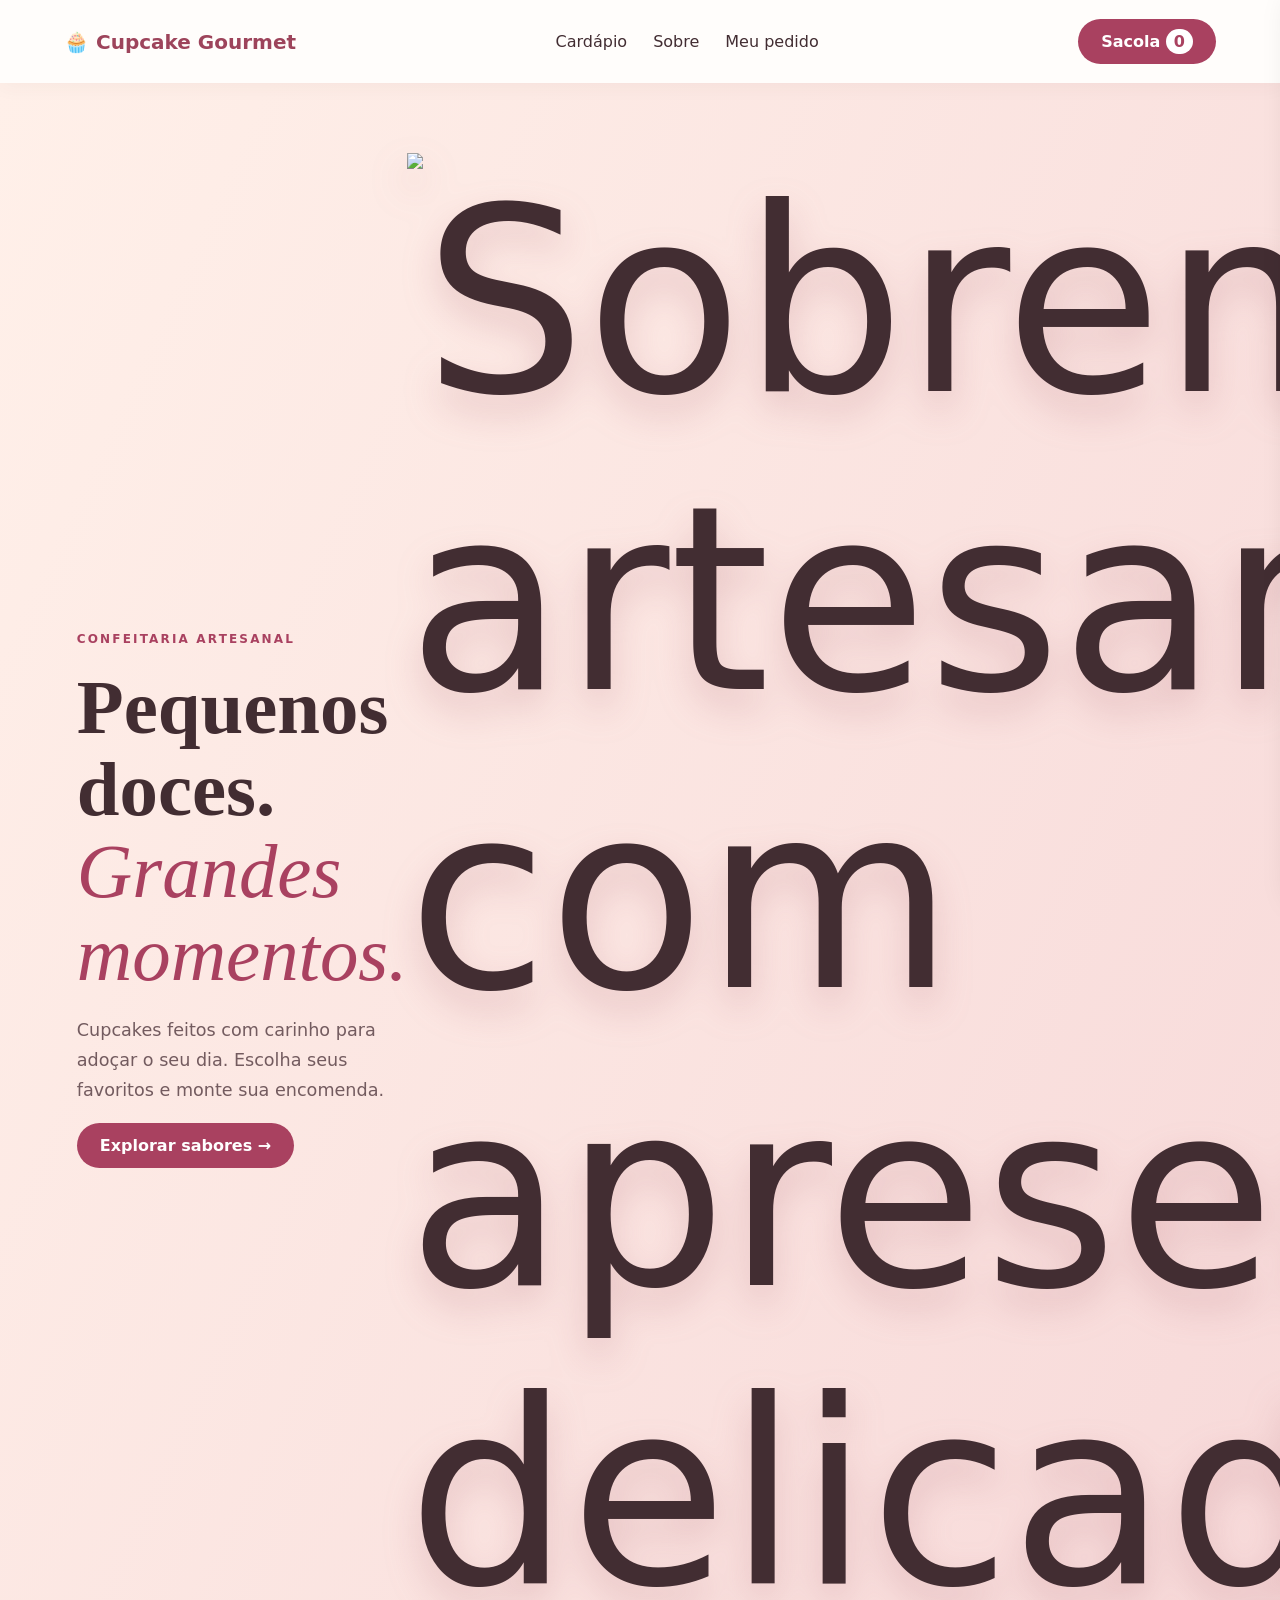
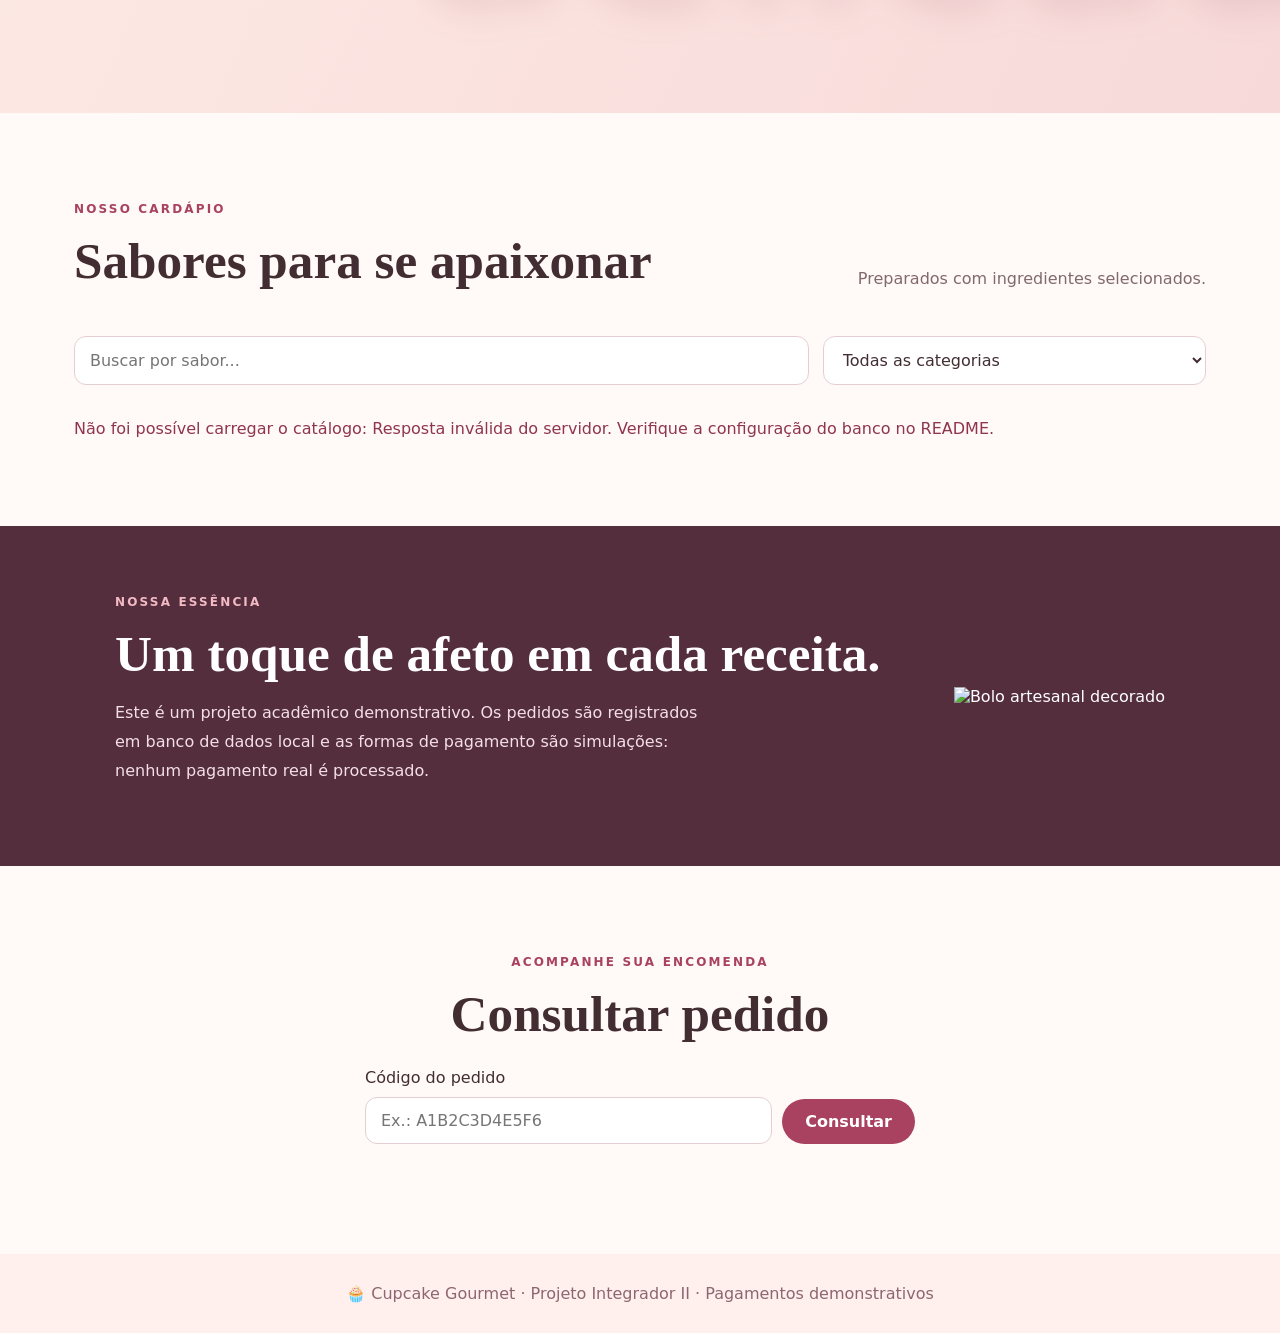
==== commit 55b9f9c5: "Melhora apresentação visual com fotos e fundo de confeitaria" ====
--- a/index.html
+++ b/index.html
@@ -1,9 +1,9 @@
 <!doctype html>
 <html lang="pt-BR"><head><meta charset="UTF-8"><meta name="viewport" content="width=device-width,initial-scale=1"><meta name="description" content="Cupcake Gourmet: escolha seus sabores e faça uma encomenda demonstrativa."><title>Cupcake Gourmet | Confeitaria artesanal</title><link rel="stylesheet" href="styles.css"></head>
 <body><header class="header"><a class="logo" href="#inicio">🧁 Cupcake Gourmet</a><nav><a href="#cardapio">Cardápio</a><a href="#sobre">Sobre</a><a href="#consultar">Meu pedido</a></nav><button id="openCart" class="cart-button" aria-label="Abrir sacola">Sacola <span id="count">0</span></button></header>
-<main id="inicio"><section class="hero"><div class="hero-inner"><span class="eyebrow">CONFEITARIA ARTESANAL</span><h1>Pequenos doces.<br><em>Grandes momentos.</em></h1><p>Cupcakes feitos com carinho para adoçar o seu dia. Escolha seus favoritos e monte sua encomenda.</p><a class="primary" href="#cardapio">Explorar sabores →</a></div><div class="hero-art" aria-hidden="true">🧁<span>♡</span></div></section>
+<main id="inicio"><section class="hero"><div class="hero-inner"><span class="eyebrow">CONFEITARIA ARTESANAL</span><h1>Pequenos doces.<br><em>Grandes momentos.</em></h1><p>Cupcakes feitos com carinho para adoçar o seu dia. Escolha seus favoritos e monte sua encomenda.</p><a class="primary" href="#cardapio">Explorar sabores →</a></div><div class="hero-art"><img src="https://images.unsplash.com/photo-1488477181946-6428a0291777?w=900&auto=format&fit=crop&q=85" alt="Sobremesa artesanal com apresentação delicada" loading="eager"><span>Feito com carinho ♡</span></div></section>
 <section class="section" id="cardapio"><div class="section-head"><div><span class="eyebrow">NOSSO CARDÁPIO</span><h2>Sabores para se apaixonar</h2></div><p>Preparados com ingredientes selecionados.</p></div><div class="filters"><label class="sr" for="search">Buscar cupcakes</label><input id="search" placeholder="Buscar por sabor..." type="search"><label class="sr" for="category">Filtrar categoria</label><select id="category"><option value="">Todas as categorias</option><option>Clássicos</option><option>Especiais</option><option>Frutados</option></select></div><div id="message" role="status"></div><div id="products" class="products"></div></section>
-<section id="sobre" class="about"><div><span class="eyebrow">NOSSA ESSÊNCIA</span><h2>Um toque de afeto em cada receita.</h2><p>Este é um projeto acadêmico demonstrativo. Os pedidos são registrados em banco de dados local e as formas de pagamento são simulações: nenhum pagamento real é processado.</p></div><div class="about-symbol" aria-hidden="true">♡</div></section>
+<section id="sobre" class="about"><div><span class="eyebrow">NOSSA ESSÊNCIA</span><h2>Um toque de afeto em cada receita.</h2><p>Este é um projeto acadêmico demonstrativo. Os pedidos são registrados em banco de dados local e as formas de pagamento são simulações: nenhum pagamento real é processado.</p></div><div class="about-photo"><img src="https://images.unsplash.com/photo-1578985545062-69928b1d9587?w=800&auto=format&fit=crop&q=80" alt="Bolo artesanal decorado" loading="lazy"></div></section>
 <section id="consultar" class="section status-section"><span class="eyebrow">ACOMPANHE SUA ENCOMENDA</span><h2>Consultar pedido</h2><form id="statusForm" class="status-form"><label for="orderCode">Código do pedido</label><input id="orderCode" maxlength="12" placeholder="Ex.: A1B2C3D4E5F6" required><button class="primary">Consultar</button></form><p id="statusResult" role="status"></p></section></main>
 <footer>🧁 Cupcake Gourmet · Projeto Integrador II · Pagamentos demonstrativos</footer>
 <div id="overlay" class="overlay" hidden></div><aside id="drawer" class="drawer" aria-label="Sacola de compras" aria-hidden="true"><div class="drawer-head"><h2>Sua sacola</h2><button id="closeCart" class="icon-btn" aria-label="Fechar sacola">✕</button></div><div id="cartItems"></div><div class="cart-total"><p>Subtotal <strong id="subtotal">R$ 0,00</strong></p><p>Entrega <strong>R$ 8,00</strong></p><p class="total">Total <strong id="total">R$ 8,00</strong></p></div><form id="checkout"><h3>Finalizar encomenda</h3><label>Nome completo<input name="name" minlength="3" maxlength="120" required autocomplete="name"></label><label>E-mail<input name="email" type="email" required autocomplete="email"></label><label>Telefone<input name="phone" minlength="8" maxlength="30" required autocomplete="tel"></label><label>Endereço<input name="address" minlength="8" maxlength="300" required autocomplete="street-address"></label><label>Forma de pagamento (simulação)<select name="payment" required><option value="Pix (simulação)">Pix (simulação)</option><option value="Cartão (simulação)">Cartão (simulação)</option><option value="Na entrega (simulação)">Na entrega (simulação)</option></select></label><button class="primary" id="submitOrder" type="submit">Confirmar pedido demonstrativo</button><p id="checkoutMessage" role="status"></p></form></aside>
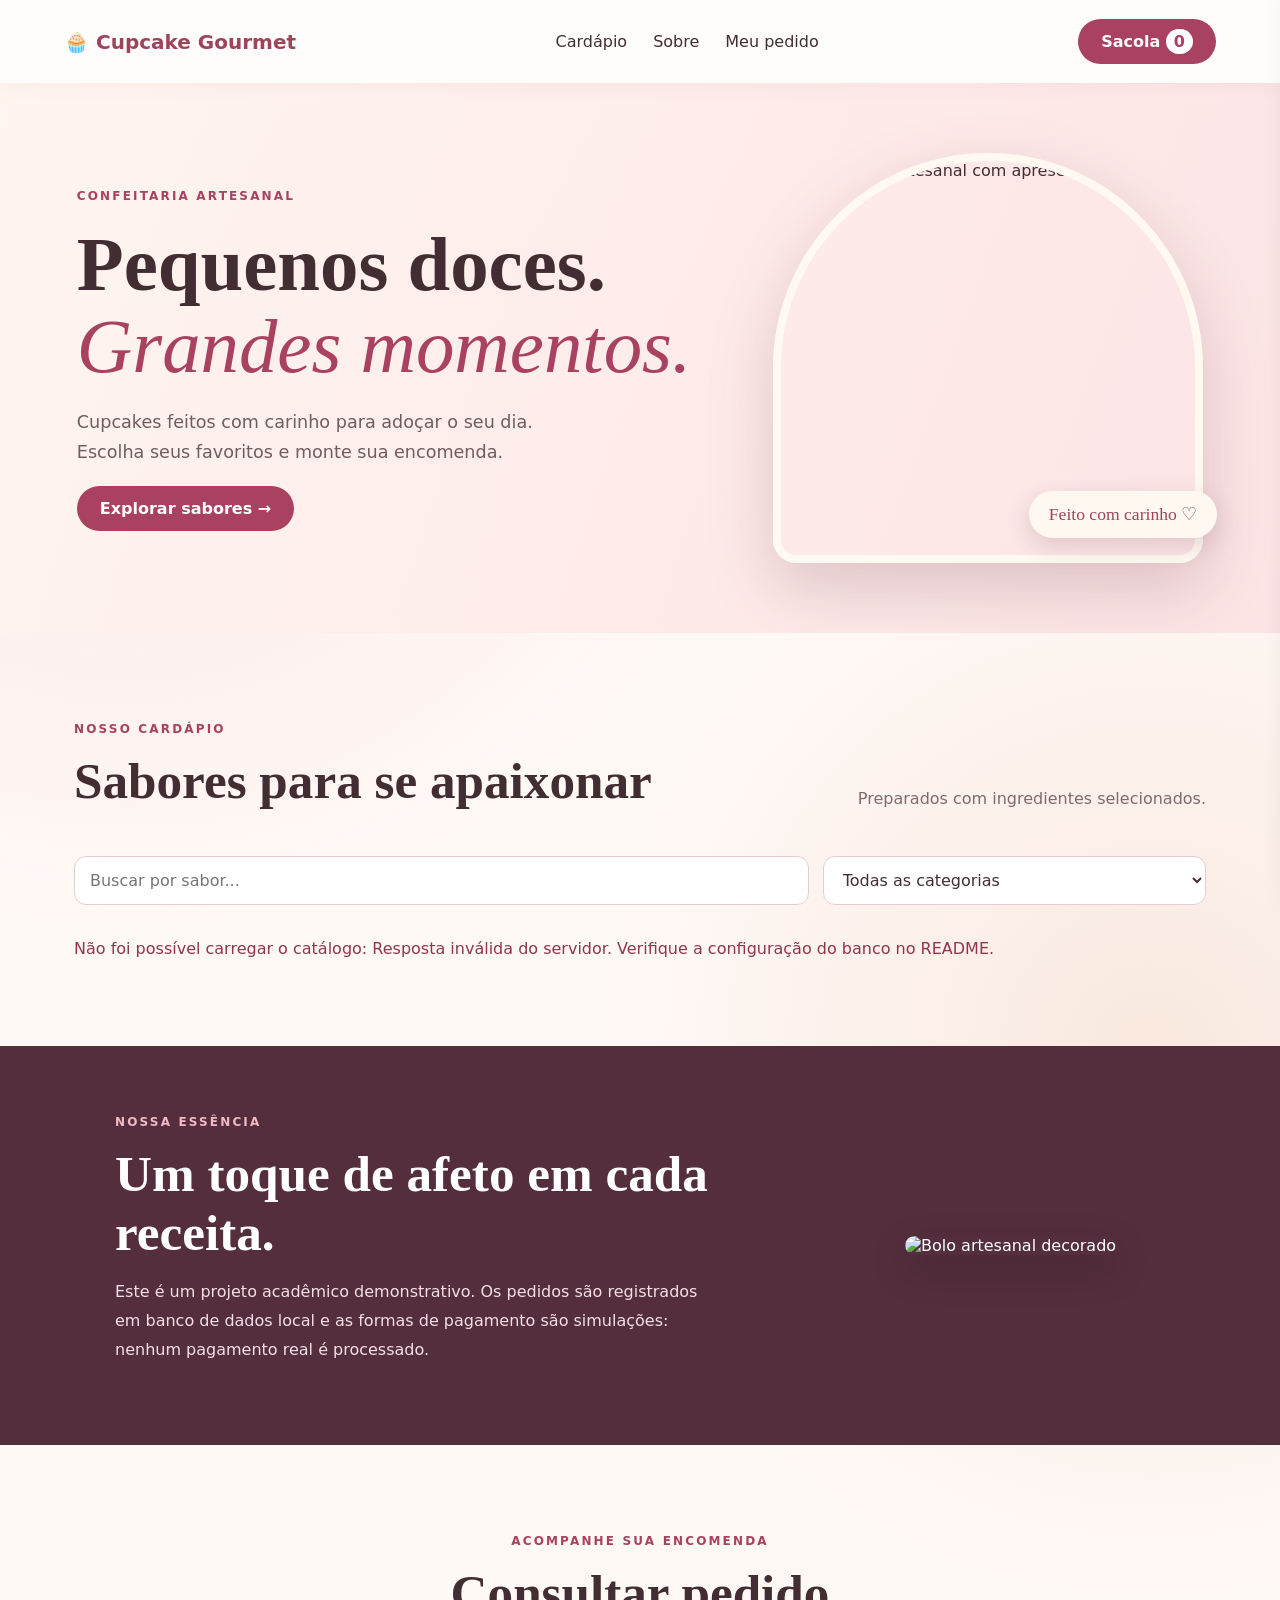
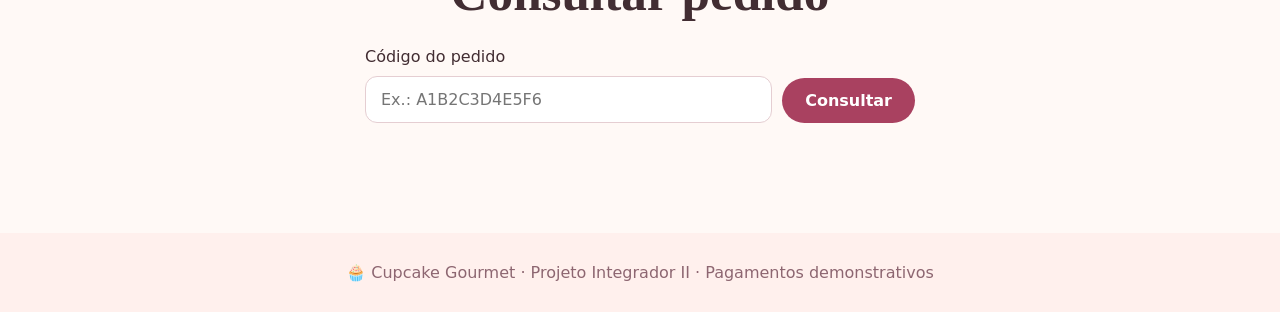
==== commit ff13016a: "Corrige cache de arquivos visuais e fallback de imagem" ====
--- a/index.html
+++ b/index.html
@@ -1,5 +1,5 @@
 <!doctype html>
-<html lang="pt-BR"><head><meta charset="UTF-8"><meta name="viewport" content="width=device-width,initial-scale=1"><meta name="description" content="Cupcake Gourmet: escolha seus sabores e faça uma encomenda demonstrativa."><title>Cupcake Gourmet | Confeitaria artesanal</title><link rel="stylesheet" href="styles.css"></head>
+<html lang="pt-BR"><head><meta charset="UTF-8"><meta name="viewport" content="width=device-width,initial-scale=1"><meta name="description" content="Cupcake Gourmet: escolha seus sabores e faça uma encomenda demonstrativa."><title>Cupcake Gourmet | Confeitaria artesanal</title><link rel="stylesheet" href="styles.css?v=20261101-fotos"></head>
 <body><header class="header"><a class="logo" href="#inicio">🧁 Cupcake Gourmet</a><nav><a href="#cardapio">Cardápio</a><a href="#sobre">Sobre</a><a href="#consultar">Meu pedido</a></nav><button id="openCart" class="cart-button" aria-label="Abrir sacola">Sacola <span id="count">0</span></button></header>
 <main id="inicio"><section class="hero"><div class="hero-inner"><span class="eyebrow">CONFEITARIA ARTESANAL</span><h1>Pequenos doces.<br><em>Grandes momentos.</em></h1><p>Cupcakes feitos com carinho para adoçar o seu dia. Escolha seus favoritos e monte sua encomenda.</p><a class="primary" href="#cardapio">Explorar sabores →</a></div><div class="hero-art"><img src="https://images.unsplash.com/photo-1488477181946-6428a0291777?w=900&auto=format&fit=crop&q=85" alt="Sobremesa artesanal com apresentação delicada" loading="eager"><span>Feito com carinho ♡</span></div></section>
 <section class="section" id="cardapio"><div class="section-head"><div><span class="eyebrow">NOSSO CARDÁPIO</span><h2>Sabores para se apaixonar</h2></div><p>Preparados com ingredientes selecionados.</p></div><div class="filters"><label class="sr" for="search">Buscar cupcakes</label><input id="search" placeholder="Buscar por sabor..." type="search"><label class="sr" for="category">Filtrar categoria</label><select id="category"><option value="">Todas as categorias</option><option>Clássicos</option><option>Especiais</option><option>Frutados</option></select></div><div id="message" role="status"></div><div id="products" class="products"></div></section>
@@ -7,4 +7,4 @@
 <section id="consultar" class="section status-section"><span class="eyebrow">ACOMPANHE SUA ENCOMENDA</span><h2>Consultar pedido</h2><form id="statusForm" class="status-form"><label for="orderCode">Código do pedido</label><input id="orderCode" maxlength="12" placeholder="Ex.: A1B2C3D4E5F6" required><button class="primary">Consultar</button></form><p id="statusResult" role="status"></p></section></main>
 <footer>🧁 Cupcake Gourmet · Projeto Integrador II · Pagamentos demonstrativos</footer>
 <div id="overlay" class="overlay" hidden></div><aside id="drawer" class="drawer" aria-label="Sacola de compras" aria-hidden="true"><div class="drawer-head"><h2>Sua sacola</h2><button id="closeCart" class="icon-btn" aria-label="Fechar sacola">✕</button></div><div id="cartItems"></div><div class="cart-total"><p>Subtotal <strong id="subtotal">R$ 0,00</strong></p><p>Entrega <strong>R$ 8,00</strong></p><p class="total">Total <strong id="total">R$ 8,00</strong></p></div><form id="checkout"><h3>Finalizar encomenda</h3><label>Nome completo<input name="name" minlength="3" maxlength="120" required autocomplete="name"></label><label>E-mail<input name="email" type="email" required autocomplete="email"></label><label>Telefone<input name="phone" minlength="8" maxlength="30" required autocomplete="tel"></label><label>Endereço<input name="address" minlength="8" maxlength="300" required autocomplete="street-address"></label><label>Forma de pagamento (simulação)<select name="payment" required><option value="Pix (simulação)">Pix (simulação)</option><option value="Cartão (simulação)">Cartão (simulação)</option><option value="Na entrega (simulação)">Na entrega (simulação)</option></select></label><button class="primary" id="submitOrder" type="submit">Confirmar pedido demonstrativo</button><p id="checkoutMessage" role="status"></p></form></aside>
-<script src="app.js" defer></script></body></html>
+<script src="app.js?v=20261101-fotos" defer></script></body></html>
--- a/styles.css
+++ b/styles.css
@@ -1 +1,10 @@
 :root{font-family:Inter,system-ui,-apple-system,Segoe UI,sans-serif;color:#422d32;background:#fffaf7;scroll-behavior:smooth}*{box-sizing:border-box}body{margin:0}button,input,select{font:inherit}button{cursor:pointer}a{color:inherit;text-decoration:none}.header{display:flex;align-items:center;justify-content:space-between;padding:19px max(5%,calc((100vw - 1180px)/2));background:#fffdfb;position:sticky;top:0;z-index:10;box-shadow:0 3px 20px #563c3a0c;gap:20px}.logo{font-weight:800;font-size:1.25rem;color:#9d445b}.header nav{display:flex;gap:26px}.header nav a:hover{color:#bd5670}.cart-button,.primary{background:#a94160;color:#fff;border:0;border-radius:999px;padding:13px 23px;font-weight:700;display:inline-block}.cart-button span{background:#fff;color:#a94160;border-radius:99px;padding:3px 8px}.hero{background:linear-gradient(115deg,#fff0e9,#f7d9d9);min-height:500px;display:flex;align-items:center;justify-content:space-between;padding:70px max(6%,calc((100vw - 1180px)/2));overflow:hidden}.hero-inner{max-width:620px}.eyebrow{color:#a94160;letter-spacing:.18em;font-size:.75rem;font-weight:800}.hero h1{font-family:Georgia,serif;font-size:clamp(2.8rem,6vw,5.3rem);line-height:1.07;margin:20px 0}.hero h1 em{color:#a94160;font-weight:400}.hero p{font-size:1.1rem;line-height:1.7;max-width:470px;color:#735b5f}.hero-art{font-size:clamp(8rem,20vw,17rem);position:relative;filter:drop-shadow(0 18px 18px #af657044)}.hero-art span{position:absolute;font-size:4rem;top:0;right:-10px;color:#bc6780}.section{max-width:1180px;margin:auto;padding:85px 24px}.section-head{display:flex;justify-content:space-between;align-items:end;gap:30px}.section h2,.about h2{font-family:Georgia,serif;font-size:clamp(2rem,4vw,3.2rem);margin:14px 0}.section-head p{color:#81696e}.filters{display:flex;gap:14px;margin:32px 0}.filters input,.filters select,.status-form input,.drawer input,.drawer select{border:1px solid #e5ced2;border-radius:12px;padding:13px 15px;background:#fff;width:100%;color:#422d32}.filters input{flex:2}.filters select{flex:1}.products{display:grid;grid-template-columns:repeat(4,minmax(0,1fr));gap:22px}.product{background:#fff;border:1px solid #f0e3e3;border-radius:20px;overflow:hidden;box-shadow:0 8px 30px #5b2b3a0a}.product-art{height:165px;background:linear-gradient(145deg,#fce9e8,#f7d9c8);display:grid;place-items:center;font-size:5rem}.product-body{padding:20px}.product small{color:#ad6274;font-weight:700}.product h3{font-family:Georgia,serif;font-size:1.3rem;margin:10px 0}.product p{color:#7e6a6e;min-height:50px;font-size:.91rem;line-height:1.5}.product-bottom{display:flex;align-items:center;justify-content:space-between;gap:10px}.product-bottom strong{color:#a94160}.product button{border:0;background:#a94160;color:white;border-radius:10px;padding:10px 12px;font-weight:700}.about{background:#542e3d;color:white;padding:65px max(7%,calc((100vw - 1050px)/2));display:flex;align-items:center;justify-content:space-between;gap:50px}.about .eyebrow{color:#f3b9c5}.about p{max-width:600px;line-height:1.8;color:#f4dfe5}.about-symbol{font-size:9rem;color:#edb2c5}.status-section{text-align:center}.status-form{max-width:550px;display:flex;gap:10px;align-items:end;margin:25px auto;flex-wrap:wrap}.status-form label{width:100%;text-align:left}.status-form input{flex:1}footer{text-align:center;padding:30px;background:#fff0ed;color:#8d6671}.overlay{position:fixed;inset:0;background:#23131ba8;z-index:20}.drawer{position:fixed;right:0;top:0;bottom:0;width:min(100%,450px);overflow-y:auto;background:#fffaf7;z-index:21;padding:24px;box-shadow:-10px 0 30px #0002;transform:translateX(105%);transition:transform .2s}.drawer.open{transform:translateX(0)}.drawer-head{display:flex;justify-content:space-between;align-items:center}.icon-btn{border:0;background:transparent;font-size:1.3rem}.cart-row{border-bottom:1px solid #eadde0;padding:13px 0;display:flex;justify-content:space-between;gap:12px}.qty button{border:1px solid #e0bdc6;background:white;border-radius:6px;padding:3px 9px}.qty{display:flex;align-items:center;gap:10px}.cart-total{border-top:2px solid #e9cbd2;margin-top:20px;padding-top:12px}.cart-total p{display:flex;justify-content:space-between}.cart-total .total{font-size:1.25rem;color:#a94160;font-weight:800}#checkout{display:grid;gap:13px;margin-top:25px}#checkout label{display:grid;gap:6px;font-size:.9rem;font-weight:600}#checkout .primary{margin-top:10px}#message,#checkoutMessage,#statusResult{color:#8f354d;line-height:1.5}.sr{position:absolute;width:1px;height:1px;overflow:hidden;clip:rect(0,0,0,0)}:focus-visible{outline:3px solid #d46e88;outline-offset:2px}@media(max-width:900px){.products{grid-template-columns:repeat(2,minmax(0,1fr))}.hero-art{font-size:9rem}.header nav{gap:12px}}@media(max-width:600px){.header{padding:14px;flex-wrap:wrap}.header nav{order:3;width:100%;justify-content:space-between;font-size:.85rem}.hero{padding:65px 22px;min-height:auto}.hero-art{display:none}.section{padding:55px 18px}.section-head{display:block}.filters{flex-direction:column}.products{grid-template-columns:1fr}.about{padding:45px 22px}.about-symbol{display:none}.status-form{display:grid}.drawer{padding:18px}}
+
+/* Apresentação fotográfica da confeitaria */
+body{background:#fff9f6;background-image:radial-gradient(circle at 10% 15%,#fbe7e6 0,transparent 32%),radial-gradient(circle at 90% 55%,#f9e9df 0,transparent 35%)}
+.hero{position:relative;gap:48px;background:linear-gradient(110deg,rgba(255,246,240,.97),rgba(252,224,226,.87)),url('https://images.unsplash.com/photo-1488477181946-6428a0291777?w=1800&auto=format&fit=crop&q=80') center/cover}
+.hero-inner{position:relative;z-index:1}.hero-art{width:min(42vw,430px);flex-shrink:0;filter:none;position:relative;font-size:initial}.hero-art img{display:block;width:100%;height:410px;object-fit:cover;border-radius:220px 220px 24px 24px;box-shadow:0 24px 65px #71394b38;border:8px solid #fff9f1}.hero-art span{position:absolute;right:-14px;bottom:25px;top:auto;background:#fff8f1;color:#9d445b;padding:13px 20px;border-radius:99px;font-family:Georgia,serif;font-size:1.1rem;box-shadow:0 8px 25px #633a4430}
+.product{transition:transform .2s,box-shadow .2s}.product:hover{transform:translateY(-5px);box-shadow:0 18px 36px #5b2b3a20}.product-art{overflow:hidden;background:#f7e7e2}.product-art img{display:block;width:100%;height:100%;object-fit:cover;transition:transform .35s}.product:hover .product-art img{transform:scale(1.07)}
+.about-photo{width:260px;flex-shrink:0}.about-photo img{width:100%;height:210px;object-fit:cover;border-radius:24px;box-shadow:0 14px 35px #1e101440}
+@media(max-width:900px){.hero-art{width:34vw}.hero-art img{height:310px}.about-photo{width:190px}}
+@media(max-width:600px){.hero-art{display:block;width:100%;max-width:330px;margin:24px auto 0}.hero-art img{height:240px;border-radius:130px 130px 22px 22px}.hero-art span{right:0;font-size:.9rem}.hero{display:block}.about-photo{display:none}}
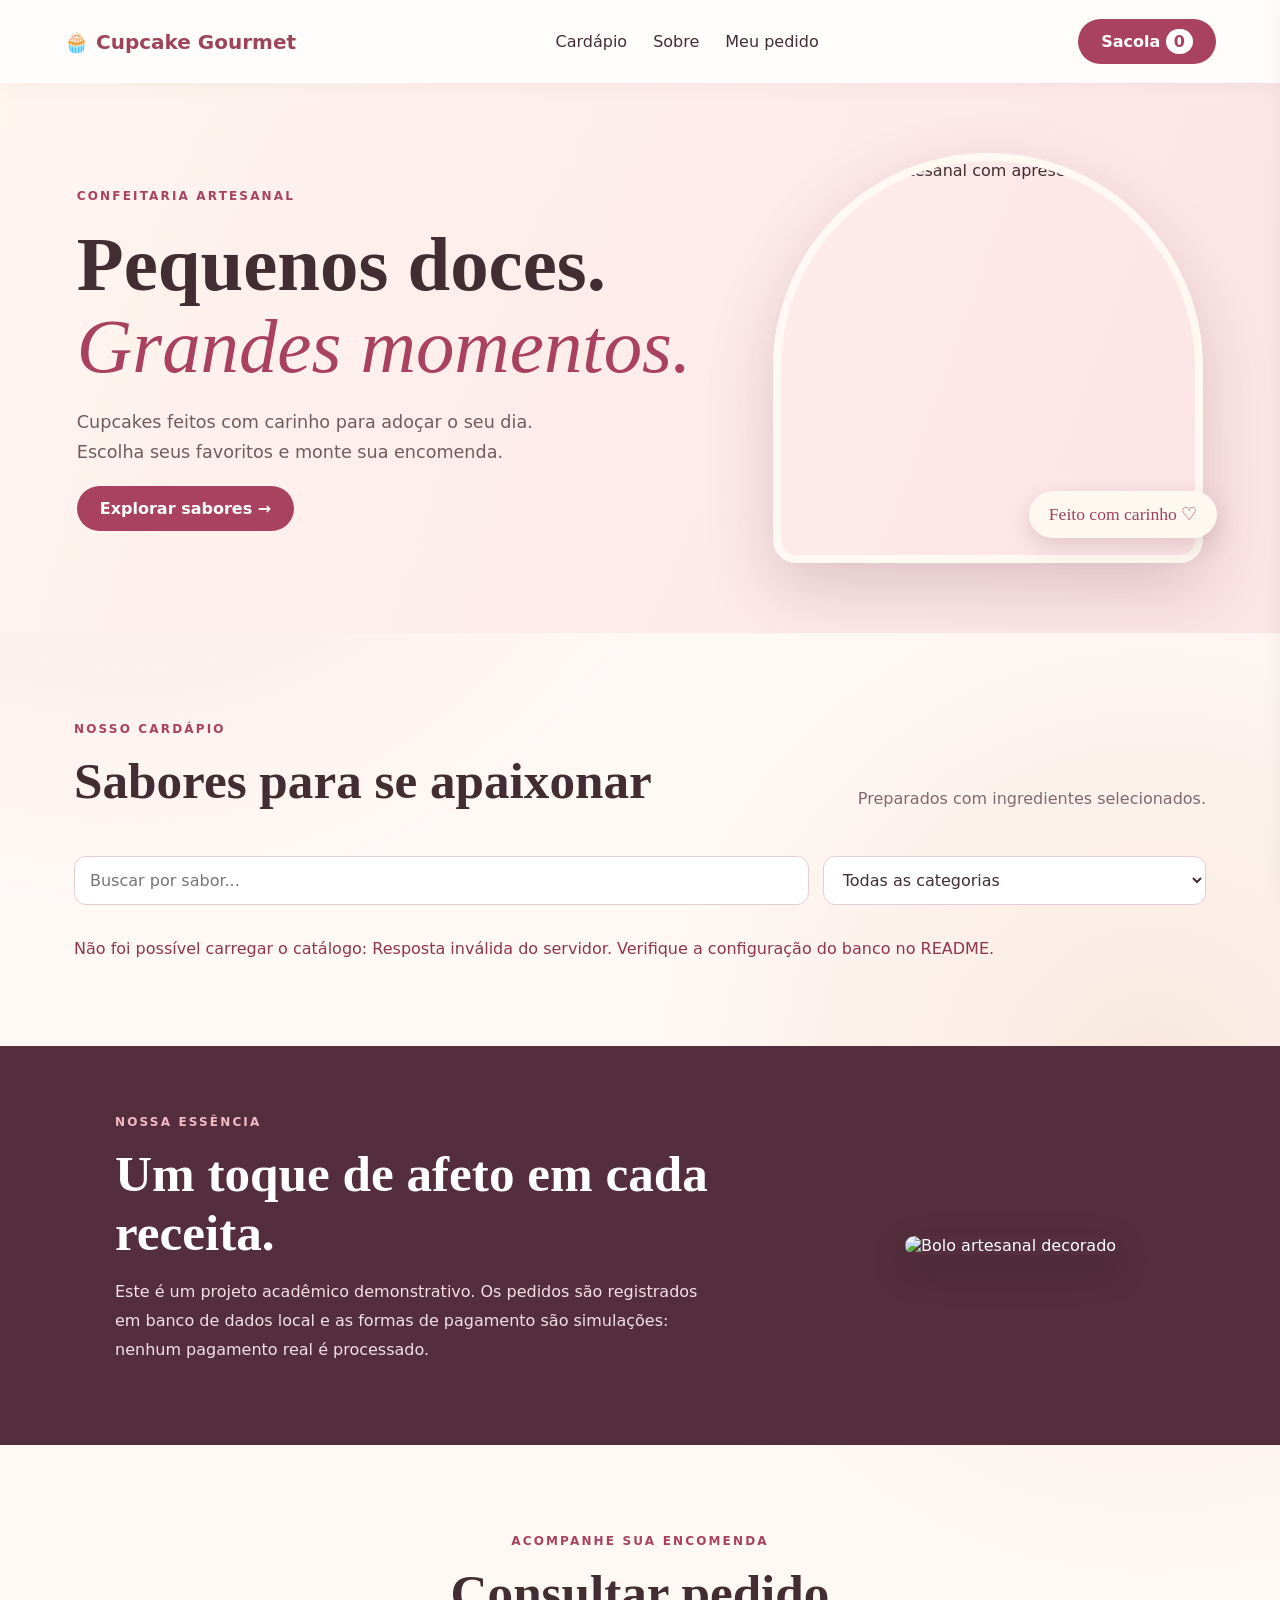
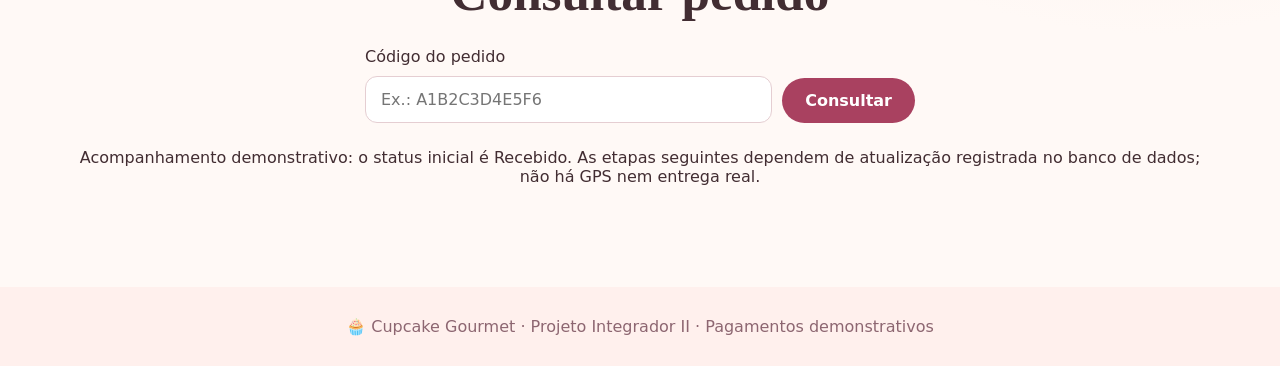
==== commit 9015eca1: "Adiciona acompanhamento de pedidos e botão continuar comprando" ====
--- a/index.html
+++ b/index.html
@@ -1,10 +1,10 @@
 <!doctype html>
-<html lang="pt-BR"><head><meta charset="UTF-8"><meta name="viewport" content="width=device-width,initial-scale=1"><meta name="description" content="Cupcake Gourmet: escolha seus sabores e faça uma encomenda demonstrativa."><title>Cupcake Gourmet | Confeitaria artesanal</title><link rel="stylesheet" href="styles.css?v=20261101-fotos"></head>
+<html lang="pt-BR"><head><meta charset="UTF-8"><meta name="viewport" content="width=device-width,initial-scale=1"><meta name="description" content="Cupcake Gourmet: escolha seus sabores e faça uma encomenda demonstrativa."><title>Cupcake Gourmet | Confeitaria artesanal</title><link rel="stylesheet" href="styles.css?v=20261105-rastreamento"></head>
 <body><header class="header"><a class="logo" href="#inicio">🧁 Cupcake Gourmet</a><nav><a href="#cardapio">Cardápio</a><a href="#sobre">Sobre</a><a href="#consultar">Meu pedido</a></nav><button id="openCart" class="cart-button" aria-label="Abrir sacola">Sacola <span id="count">0</span></button></header>
 <main id="inicio"><section class="hero"><div class="hero-inner"><span class="eyebrow">CONFEITARIA ARTESANAL</span><h1>Pequenos doces.<br><em>Grandes momentos.</em></h1><p>Cupcakes feitos com carinho para adoçar o seu dia. Escolha seus favoritos e monte sua encomenda.</p><a class="primary" href="#cardapio">Explorar sabores →</a></div><div class="hero-art"><img src="https://images.unsplash.com/photo-1488477181946-6428a0291777?w=900&auto=format&fit=crop&q=85" alt="Sobremesa artesanal com apresentação delicada" loading="eager"><span>Feito com carinho ♡</span></div></section>
 <section class="section" id="cardapio"><div class="section-head"><div><span class="eyebrow">NOSSO CARDÁPIO</span><h2>Sabores para se apaixonar</h2></div><p>Preparados com ingredientes selecionados.</p></div><div class="filters"><label class="sr" for="search">Buscar cupcakes</label><input id="search" placeholder="Buscar por sabor..." type="search"><label class="sr" for="category">Filtrar categoria</label><select id="category"><option value="">Todas as categorias</option><option>Clássicos</option><option>Especiais</option><option>Frutados</option></select></div><div id="message" role="status"></div><div id="products" class="products"></div></section>
 <section id="sobre" class="about"><div><span class="eyebrow">NOSSA ESSÊNCIA</span><h2>Um toque de afeto em cada receita.</h2><p>Este é um projeto acadêmico demonstrativo. Os pedidos são registrados em banco de dados local e as formas de pagamento são simulações: nenhum pagamento real é processado.</p></div><div class="about-photo"><img src="https://images.unsplash.com/photo-1578985545062-69928b1d9587?w=800&auto=format&fit=crop&q=80" alt="Bolo artesanal decorado" loading="lazy"></div></section>
-<section id="consultar" class="section status-section"><span class="eyebrow">ACOMPANHE SUA ENCOMENDA</span><h2>Consultar pedido</h2><form id="statusForm" class="status-form"><label for="orderCode">Código do pedido</label><input id="orderCode" maxlength="12" placeholder="Ex.: A1B2C3D4E5F6" required><button class="primary">Consultar</button></form><p id="statusResult" role="status"></p></section></main>
+<section id="consultar" class="section status-section"><span class="eyebrow">ACOMPANHE SUA ENCOMENDA</span><h2>Consultar pedido</h2><form id="statusForm" class="status-form"><label for="orderCode">Código do pedido</label><input id="orderCode" maxlength="12" placeholder="Ex.: A1B2C3D4E5F6" required><button class="primary">Consultar</button></form><p id="statusResult" role="status"></p><ol id="trackingSteps" class="tracking-steps" aria-label="Etapas do pedido"></ol><p class="tracking-note">Acompanhamento demonstrativo: o status inicial é Recebido. As etapas seguintes dependem de atualização registrada no banco de dados; não há GPS nem entrega real.</p></section></main>
 <footer>🧁 Cupcake Gourmet · Projeto Integrador II · Pagamentos demonstrativos</footer>
-<div id="overlay" class="overlay" hidden></div><aside id="drawer" class="drawer" aria-label="Sacola de compras" aria-hidden="true"><div class="drawer-head"><h2>Sua sacola</h2><button id="closeCart" class="icon-btn" aria-label="Fechar sacola">✕</button></div><div id="cartItems"></div><div class="cart-total"><p>Subtotal <strong id="subtotal">R$ 0,00</strong></p><p>Entrega <strong>R$ 8,00</strong></p><p class="total">Total <strong id="total">R$ 8,00</strong></p></div><form id="checkout"><h3>Finalizar encomenda</h3><label>Nome completo<input name="name" minlength="3" maxlength="120" required autocomplete="name"></label><label>E-mail<input name="email" type="email" required autocomplete="email"></label><label>Telefone<input name="phone" minlength="8" maxlength="30" required autocomplete="tel"></label><label>Endereço<input name="address" minlength="8" maxlength="300" required autocomplete="street-address"></label><label>Forma de pagamento (simulação)<select name="payment" required><option value="Pix (simulação)">Pix (simulação)</option><option value="Cartão (simulação)">Cartão (simulação)</option><option value="Na entrega (simulação)">Na entrega (simulação)</option></select></label><button class="primary" id="submitOrder" type="submit">Confirmar pedido demonstrativo</button><p id="checkoutMessage" role="status"></p></form></aside>
-<script src="app.js?v=20261101-fotos" defer></script></body></html>
+<div id="overlay" class="overlay" hidden></div><aside id="drawer" class="drawer" aria-label="Sacola de compras" aria-hidden="true"><div class="drawer-head"><h2>Sua sacola</h2><button id="closeCart" class="icon-btn" aria-label="Fechar sacola">✕</button></div><p><button type="button" id="continueShopping" class="icon-btn">← Continuar comprando</button></p><div id="cartItems"></div><div class="cart-total"><p>Subtotal <strong id="subtotal">R$ 0,00</strong></p><p>Entrega <strong>R$ 8,00</strong></p><p class="total">Total <strong id="total">R$ 8,00</strong></p></div><form id="checkout"><h3>Finalizar encomenda</h3><label>Nome completo<input name="name" minlength="3" maxlength="120" required autocomplete="name"></label><label>E-mail<input name="email" type="email" required autocomplete="email"></label><label>Telefone<input name="phone" minlength="8" maxlength="30" required autocomplete="tel"></label><label>Endereço<input name="address" minlength="8" maxlength="300" required autocomplete="street-address"></label><label>Forma de pagamento (simulação)<select name="payment" required><option value="Pix (simulação)">Pix (simulação)</option><option value="Cartão (simulação)">Cartão (simulação)</option><option value="Na entrega (simulação)">Na entrega (simulação)</option></select></label><button class="primary" id="submitOrder" type="submit">Confirmar pedido demonstrativo</button><p id="checkoutMessage" role="status"></p></form></aside>
+<script src="app.js?v=20261105-rastreamento" defer></script></body></html>
